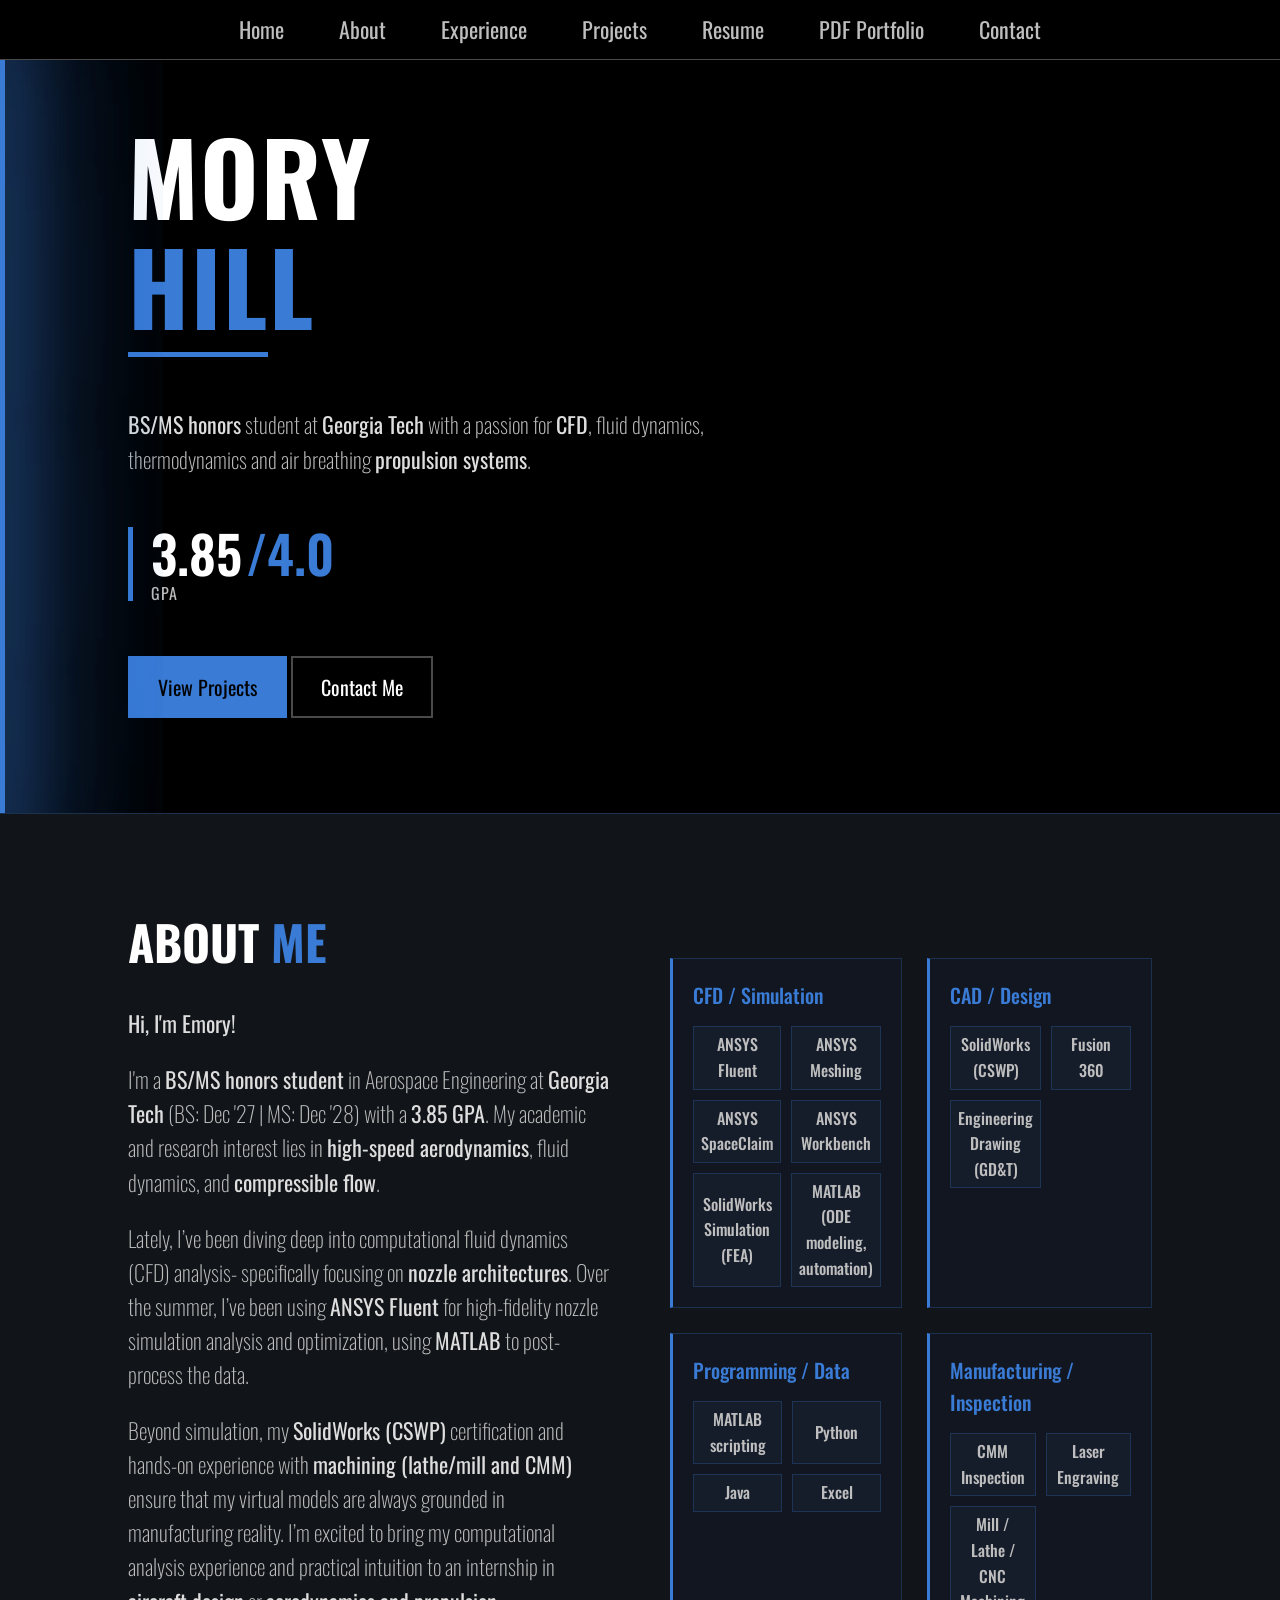
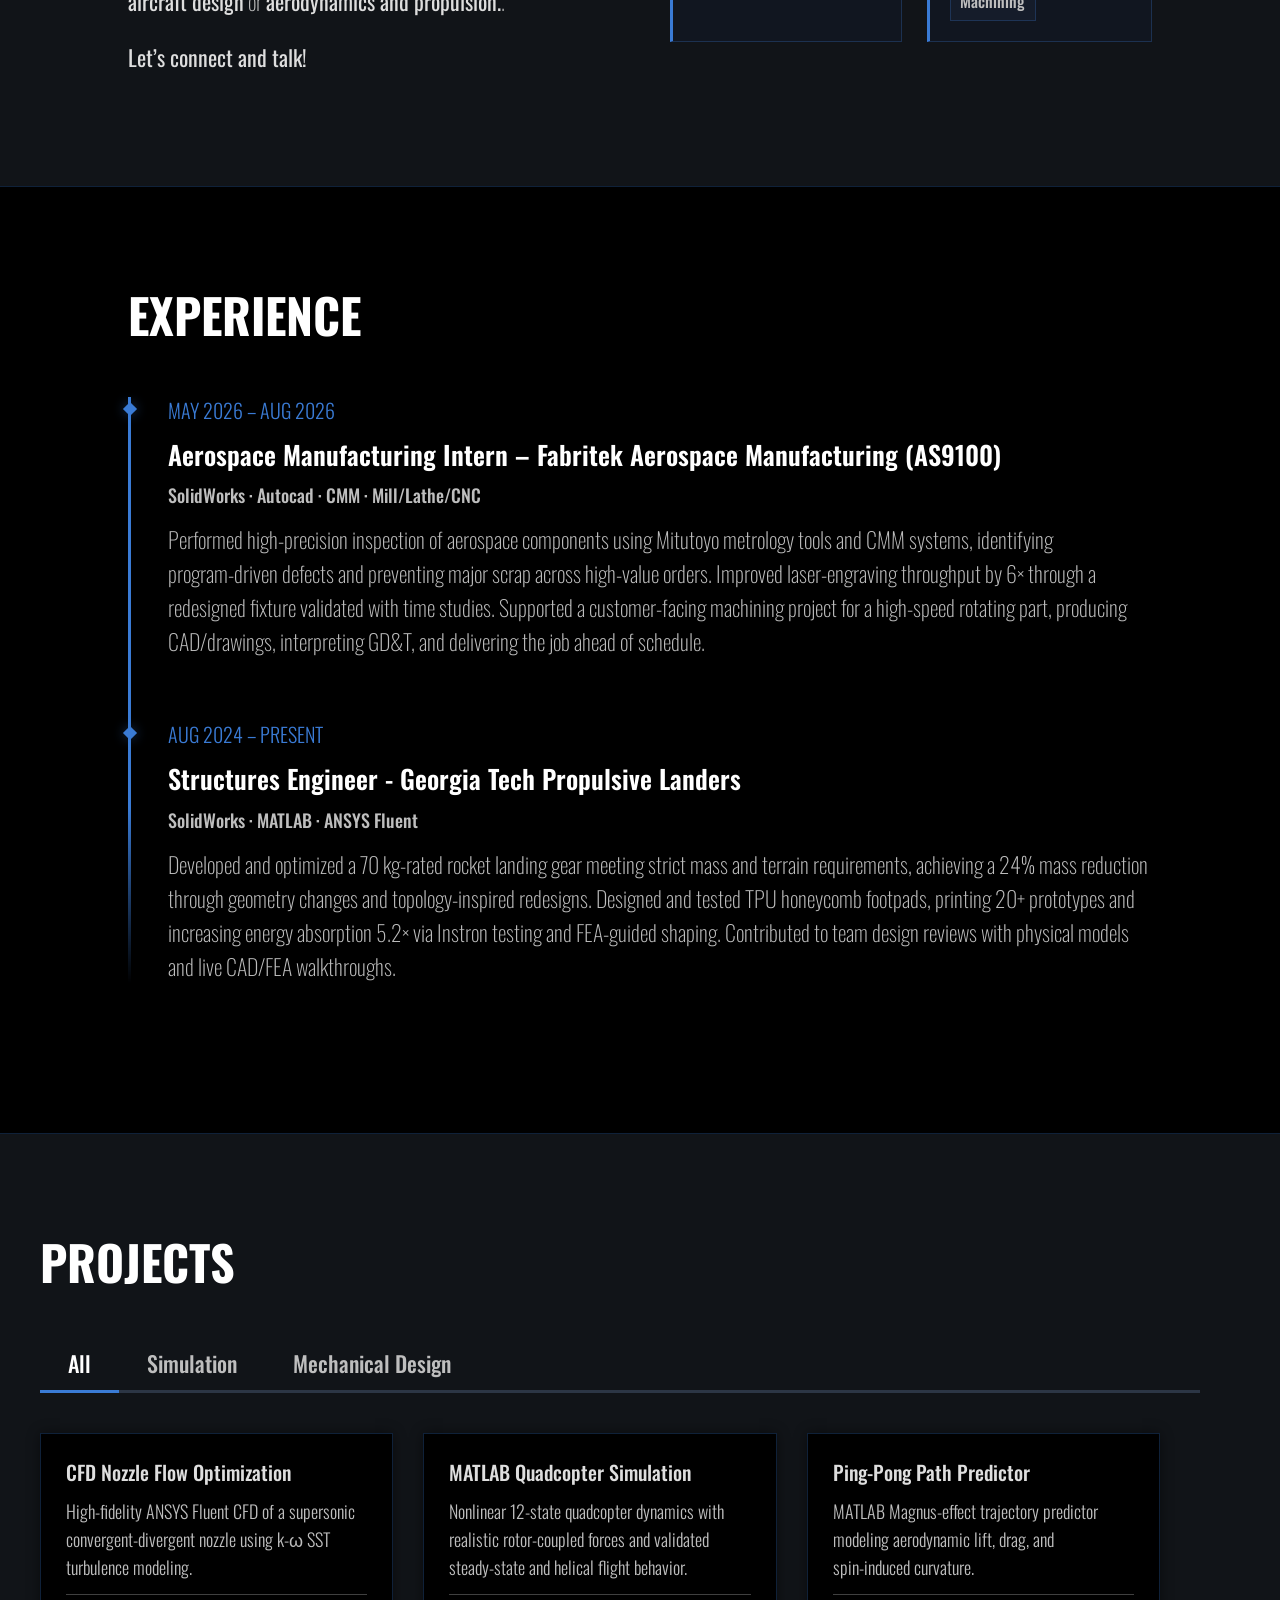
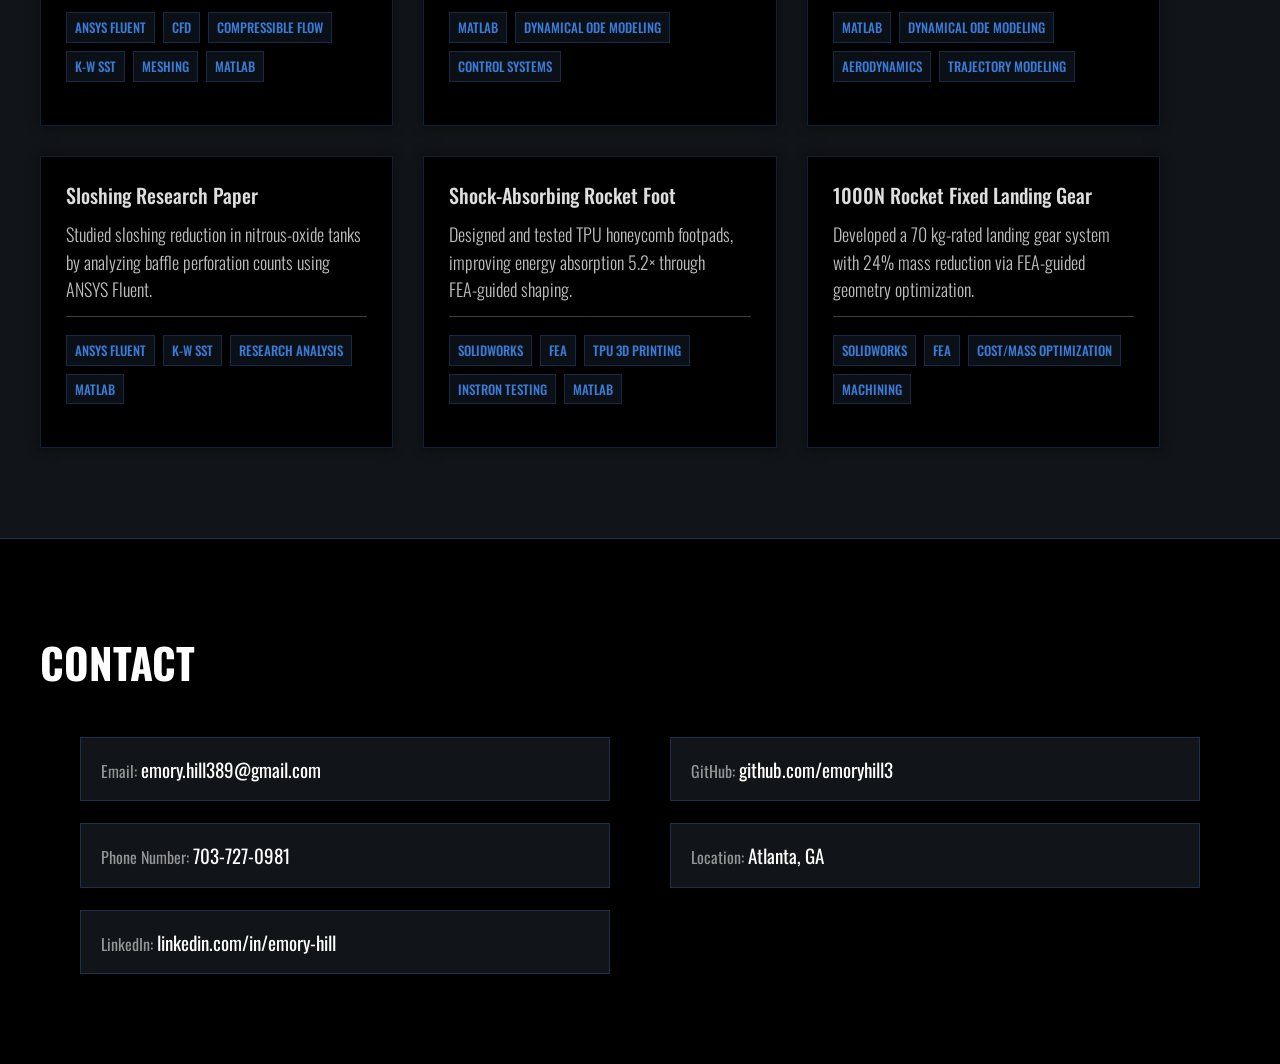
==== index.html @ fe78db1c "update" ====
<!DOCTYPE html>
<html lang="en">
<head>
  <meta charset="UTF-8" />
  <meta name="viewport" content="width=device-width, initial-scale=1.0" />
  <title>Emory Hill | Engineering Portfolio</title>
  <link rel="stylesheet" href="main.css" />
  <link rel="preconnect" href="https://fonts.googleapis.com">
  <link rel="preconnect" href="https://fonts.gstatic.com" crossorigin>
  <link href="https://fonts.googleapis.com/css2?family=Oswald:wght@200..700&display=swap" rel="stylesheet">
  <script src="script.js" defer></script>
</head>

<body>
  <div class="left-accent-bar"></div>
  <header>
    <nav>
      <button class="mobile-nav-toggle" aria-label="Menu">
        <span class="hamburger"></span>
      </button>

      <ul>
        <li><a href="#home">Home</a></li>
        <li><a href="#about">About</a></li>
        <li><a href="#experience">Experience</a></li>
        <li><a href="#projects">Projects</a></li>
        <li><a href="/Resume/resume.html">Resume</a></li>
        <li><a href="/PDFPortfolio/pdfportfolio.html">PDF Portfolio</a></li>
        <li><a href="#contact">Contact</a></li>
      </ul>
    </nav>

    <section class="hero" id="home">
      <div class="hero-left">
        <h1 class="hero-name">
        MORY<br><span class="hero-lastname">HILL</span>
        </h1>
        <div class="hero-underline"></div>
        <p class="hero-description">
          <strong>BS/MS honors</strong> student at <strong>Georgia Tech</strong>
          with a passion for <strong>CFD</strong>, fluid dynamics, thermodynamics
          and air breathing <strong>propulsion systems</strong>.
        </p>

        <div class="gpa-block">
          <div class="gpa-bar"></div>

          <div class="gpa-text-wrapper">
            <p class="gpa-text">3.85<span class="gpa-highlight">/4.0</span></p>
            <p class="gpa-label">GPA</p>
          </div>
        </div>

        <div class="hero-buttons">
          <a href="#projects" class="button-primary">View Projects</a>
          <a href="#contact" class="button-secondary">Contact Me</a>
        </div>
      </div>
    </section>
  </header>

  <section class="about-section" id="about">
  <div class="about-left">
    <h2 class="about-title">
      ABOUT <span class="about-highlight">ME</span>
    </h2>

    <div class="about-body">
      <p>
        <p><strong>Hi, I'm Emory!</strong></p>
        <p>I'm a <strong>BS/MS honors student</strong> in Aerospace Engineering at 
        <strong>Georgia Tech</strong> (BS: Dec '27 | MS: Dec '28) with a <strong>3.85 GPA</strong>. 
        My academic and research interest lies in <strong>high-speed aerodynamics</strong>, 
        fluid dynamics, and <strong>compressible flow</strong>.</p>
        <p>Lately, I’ve been diving deep into computational fluid dynamics (CFD) analysis- specifically focusing on <strong>nozzle 
          architectures</strong>. Over the summer, I’ve been using 
          <strong>ANSYS Fluent</strong> for high-fidelity nozzle simulation analysis and optimization, using <strong>MATLAB</strong> 
          to post-process the data.
        </p>
        <p>Beyond simulation, my <strong>SolidWorks (CSWP)</strong> certification and hands-on experience with 
          <strong>machining (lathe/mill and CMM)</strong> ensure that my virtual models are always grounded in manufacturing reality. 
          I’m excited to bring my computational analysis experience and practical intuition to an internship in <strong>aircraft design</strong> 
          or <strong>aerodynamics and propulsion.</strong>.</p>
        <p><strong>Let’s connect and talk!</strong></p>
      </p>
    </div>
  </div>

  <div class="about-right skills-grid">

    <div class="skill-box">
      <div class="skill-bar"></div>
      <h3>CFD / Simulation</h3>
      <div class="skill-items">
        <span>ANSYS Fluent</span>
        <span>ANSYS Meshing</span>
        <span>ANSYS SpaceClaim</span>
        <span>ANSYS Workbench</span>
        <span>SolidWorks Simulation (FEA)</span>
        <span>MATLAB (ODE modeling, automation)</span>
      </div>
    </div>

    <div class="skill-box">
      <div class="skill-bar"></div>
      <h3>CAD / Design</h3>
      <div class="skill-items">
        <span>SolidWorks (CSWP)</span>
        <span>Fusion 360</span>
        <span>Engineering Drawing (GD&T)</span>
      </div>
    </div>

    <div class="skill-box">
      <div class="skill-bar"></div>
      <h3>Programming / Data</h3>
      <div class="skill-items">
        <span>MATLAB scripting</span>
        <span>Python</span>
        <span>Java</span>
        <span>Excel</span>
      </div>
    </div>

    <div class="skill-box">
      <div class="skill-bar"></div>
      <h3>Manufacturing / Inspection</h3>
      <div class="skill-items">
        <span>CMM Inspection</span>
        <span>Laser Engraving</span>
        <span>Mill / Lathe / CNC Machining</span>
      </div>
    </div>

  </div>

</section>

<section class="experience-section" id="experience">
  <div class="experience-inner">
    <h2 class="experience-title">EXPERIENCE</h2>

    <div class="experience-timeline">
      <div class="experience-bar"></div>

      <div class="experience-item">
        <p class="experience-date">MAY 2026 – AUG 2026</p>
        <p class="experience-role">Aerospace Manufacturing Intern – Fabritek Aerospace Manufacturing (AS9100)</p>
        <p class="experience-tools">SolidWorks · Autocad · CMM · Mill/Lathe/CNC</p>
        <p class="experience-description">
          Performed high‑precision inspection of aerospace components using Mitutoyo metrology 
          tools and CMM systems, identifying program‑driven defects and preventing major scrap 
          across high‑value orders. Improved laser‑engraving throughput by 6× through a redesigned 
          fixture validated with time studies. Supported a customer‑facing machining project for a 
          high‑speed rotating part, producing CAD/drawings, interpreting GD&T, and delivering the 
          job ahead of schedule.
        </p>
      </div>

      <div class="experience-item">
        <p class="experience-date">AUG 2024 – PRESENT</p>
        <p class="experience-role">Structures Engineer - Georgia Tech Propulsive Landers</p>
        <p class="experience-tools">SolidWorks · MATLAB · ANSYS Fluent</p>
        <p class="experience-description">
          Developed and optimized a 70 kg‑rated rocket landing gear meeting strict mass and terrain 
          requirements, achieving a 24% mass reduction through geometry changes and topology‑inspired 
          redesigns. Designed and tested TPU honeycomb footpads, printing 20+ prototypes and increasing 
          energy absorption 5.2× via Instron testing and FEA‑guided shaping. Contributed to team design 
          reviews with physical models and live CAD/FEA walkthroughs.
        </p>
      </div>
    </div>
  </div>
</section>

<!-- Projects Section -->
<section class="projects-section" id="projects">
  <div class="projects-inner">
    <h2 class="projects-title">PROJECTS</h2>

    <!-- TAB BAR -->
    <div class="projects-tabs">
      <button class="tab-button active" data-tab="all">All</button>
      <button class="tab-button" data-tab="simulation">Simulation</button>
      <button class="tab-button" data-tab="mechanical">Mechanical Design</button>
    </div>

    <!-- PROJECT GRID -->
    <div class="projects-grid">

      <!-- CFD Nozzle -->
      <a href="NozzleCFD/nozzlecfd.html" class="project-card-link">
        <div class="project-card" data-category="simulation">
          <div class="project-top">
            <h3>CFD Nozzle Flow Optimization</h3>
            <p>High‑fidelity ANSYS Fluent CFD of a supersonic convergent‑divergent nozzle using k‑ω SST turbulence modeling.</p>
          </div>

          <div class="project-divider"></div>

          <div class="project-skills">
            <span class="project-skill">ANSYS FLUENT</span>
            <span class="project-skill">CFD</span>
            <span class="project-skill">COMPRESSIBLE FLOW</span>
            <span class="project-skill">K-W SST</span>
            <span class="project-skill">MESHING</span>
            <span class="project-skill">MATLAB</span>
          </div>
        </div>
      </a>

      <!-- Quadcopter -->
      <a href="QuadCoptSim/quadcoptsim.html" class="project-card-link">
        <div class="project-card" data-category="simulation">
          <div class="project-top">
            <h3>MATLAB Quadcopter Simulation</h3>
            <p>Nonlinear 12‑state quadcopter dynamics with realistic rotor‑coupled forces and validated steady‑state and helical flight behavior.</p>
          </div>

          <div class="project-divider"></div>

          <div class="project-skills">
            <span class="project-skill">MATLAB</span>
            <span class="project-skill">DYNAMICAL ODE MODELING</span>
            <span class="project-skill">CONTROL SYSTEMS</span>
          </div>
        </div>
      </a>

      <!-- Ping Pong Magnus -->
      <a href="PingPong/pingpong.html" class="project-card-link">
        <div class="project-card" data-category="simulation">
          <div class="project-top">
            <h3>Ping‑Pong Path Predictor</h3>
            <p>MATLAB Magnus‑effect trajectory predictor modeling aerodynamic lift, drag, and spin‑induced curvature.</p>
          </div>

          <div class="project-divider"></div>

          <div class="project-skills">
            <span class="project-skill">MATLAB</span>
            <span class="project-skill">DYNAMICAL ODE MODELING</span>
            <span class="project-skill">AERODYNAMICS</span>
            <span class="project-skill">TRAJECTORY MODELING</span>
          </div>
        </div>
      </a>

      <!-- Sloshing Research Paper -->
      <a href="https://arc.aiaa.org/doi/10.2514/6.2025-99478" class="project-card-link">
        <div class="project-card" data-category="simulation">
          <div class="project-top">
            <h3>Sloshing Research Paper</h3>
            <p>Studied sloshing reduction in nitrous‑oxide tanks by analyzing baffle perforation counts using ANSYS Fluent.</p>
          </div>

          <div class="project-divider"></div>

          <div class="project-skills">
            <span class="project-skill">ANSYS FLUENT</span>
            <span class="project-skill">K-W SST</span>
            <span class="project-skill">RESEARCH ANALYSIS</span>
            <span class="project-skill">MATLAB</span>
          </div>
        </div>
      </a>

      <!-- TPU Footpads -->
      <a href="TPUFeet/tpufeet.html" class="project-card-link">
        <div class="project-card" data-category="mechanical">
          <div class="project-top">
            <h3>Shock-Absorbing Rocket Foot</h3>
            <p>Designed and tested TPU honeycomb footpads, improving energy absorption 5.2× through FEA‑guided shaping.</p>
          </div>

          <div class="project-divider"></div>

          <div class="project-skills">
            <span class="project-skill">SOLIDWORKS</span>
            <span class="project-skill">FEA</span>
            <span class="project-skill">TPU 3D PRINTING</span>
            <span class="project-skill">INSTRON TESTING</span>
            <span class="project-skill">MATLAB</span>
          </div>
        </div>
      </a>

      <!-- Fixed Landing Gear -->
      <a href="FixedLG/fixedlg.html" class="project-card-link">
        <div class="project-card" data-category="mechanical">
          <div class="project-top">
            <h3>1000N Rocket Fixed Landing Gear</h3>
            <p>Developed a 70 kg‑rated landing gear system with 24% mass reduction via FEA-guided geometry optimization.</p>
          </div>

          <div class="project-divider"></div>

          <div class="project-skills">
            <span class="project-skill">SOLIDWORKS</span>
            <span class="project-skill">FEA</span>
            <span class="project-skill">COST/MASS OPTIMIZATION</span>
            <span class="project-skill">MACHINING</span>
          </div>
        </div>
      </a>

    </div> <!-- end projects-grid -->
  </div> <!-- end projects-inner -->
</section>



<section class="contact-section" id="contact">

  <div class="contact-inner">

    <h2 class="contact-title">CONTACT</h2>

    <div class="contact-content">

      <!-- LEFT COLUMN -->
      <div class="contact-left">

        <div class="contact-box">
          <span class="contact-label">Email:</span>
          <span class="contact-value">emory.hill389@gmail.com</span>
        </div>

        <div class="contact-box">
          <span class="contact-label">Phone Number:</span>
          <span class="contact-value">703‑727‑0981</span>
        </div>

        <div class="contact-box">
          <span class="contact-label">LinkedIn:</span>
          <span class="contact-value">linkedin.com/in/emory-hill</span>
        </div>

      </div>

      <!-- RIGHT COLUMN -->
      <div class="contact-right">

        <div class="contact-box">
          <span class="contact-label">GitHub:</span>
          <span class="contact-value">github.com/emoryhill3</span>
        </div>

        <div class="contact-box">
          <span class="contact-label">Location:</span>
          <span class="contact-value">Atlanta, GA</span>
        </div>

      </div>

    </div>

  </div>

</section>


</html>
---- main.css ----
/* ===========================
   GLOBAL RESET
=========================== */
* {
  box-sizing: border-box;
  margin: 0;
  padding: 0;
}

/* ===========================
   COLOR SYSTEM (YOUR 7 COLORS)
=========================== */
:root {
  --white: #FFFFFF;
  --offwhite: #dedede; /* slightly off-white for subtle contrast */
  --border-gray: #4A4A4A; /* dark gray, visible but not bright */
  --blue-gray: #3f4d63;


  /* Highlight system (BLUE VERSION) */
  --highlight: #3a7bd5;                 /* main blue */
  --highlight-opaque: #3a7bd544;        /* same opacity as before */
  --highlight-hover: #6fb3ff;           /* lighter blue for hover */
  --highlight-glow: rgba(58, 123, 213, 0.45); /* same glow strength */
  --highlight-hover-opaque: rgba(111, 179, 255, 0.241);
  
  --miniboxborder: rgba(58, 123, 213, 0.25);

  /* Text */
  --text-gray: #bebebe; /* unchanged */

  /* Backgrounds (BLUE-TINTED VERSIONS) */
  --bg-black: #000000; /* unchanged */
  --bg-secondary: #111418;
  --bg-rect-dark: #121722c4;      /* large rectangles (dark blue-tinted) */
  --bg-rect-light: #1e273864;     /* inner rectangles (slightly lighter blue-tinted) */
}

html {
  scroll-behavior: smooth;
}

/* ===========================
   BODY
=========================== */
body {
  font-family: "Oswald", sans-serif;
  line-height: 1.6;
  color: var(--text-gray);
  background-color: var(--bg-black);
}

/* ===========================
   NAVIGATION
=========================== */
header {
  background-color: var(--bg-black);
  color: var(--white);
  padding-bottom: 60px;
}

nav {
  display: flex;
  justify-content: center; /* centered */
  align-items: center;
  padding: 12px 10%; /* thinner bar */
  border-bottom: 1px solid var(--border-gray);
  position: fixed;
  top: 0;
  left: 0;
  width: 100%;
  z-index: 5000; /* above everything */
  background-color: var(--bg-black); /* keep same background */
}

nav ul {
  list-style: none;
  display: flex;
  gap: 55px; /* increased spacing */
}

nav a {
  font-size: 22px; /* slightly bigger */
  color: var(--text-gray);
  text-decoration: none;
  position: relative;
  padding-bottom: 6px;
  transition: color 0.25s ease;
}

nav a:hover {
  color: var(--white); /* guaranteed hover color */
}


nav a::after {
  content: "";
  position: absolute;
  left: 50%;
  bottom: 0;
  width: 100%;
  height: 3px;
  background-color: var(--highlight);
  transform: translateX(-50%) scaleX(0); /* start collapsed at center */
  transform-origin: center; /* grows from center */
  transition: transform 0.25s ease;
}

nav a:hover::after {
  transform: translateX(-50%) scaleX(1); /* expands outward from center */
}



/* ===========================
   HERO SECTION (NEW)
=========================== */
.hero {
  padding: 120px 10% 50px;
  text-align: left;
  background-color: var(--bg-black);
  color: var(--white);
  z-index:998;
}

.hero-name {
  font-size: 100px;
  font-weight: 700;
  letter-spacing: 2px;
  line-height: 1.1;
}

.hero-lastname {
  color: var(--highlight);
}

.hero-underline {
  width: 140px;
  height: 5px;
  background-color: var(--highlight);
  margin: 12px 0 50px;
}

.hero-description {
  font-size: 22px;
  color: var(--text-gray);
  font-weight: 200; /* thinner */
  max-width: 600px;
  margin-bottom: 50px;
}

.hero-description strong {
  color: var(--offwhite);
  font-weight: 400;
}

/* ===========================
   GPA BLOCK
=========================== */
.gpa-block {
  display: flex;
  align-items: stretch; /* ensures bar matches full height */
  gap: 18px;
  margin-bottom: 70px;
}

.gpa-bar {
  width: 5px;
  background-color: var(--highlight);
  border-radius: 0px;
}

.gpa-text-wrapper {
  display: flex;
  flex-direction: column;
  line-height: 1; /* removes extra invisible vertical padding */
}

.gpa-text {
  font-size: 52px; /* ~2× larger */
  font-weight: 600;
  color: var(--white);
}

.gpa-label {
  font-size: 16px;
  color: var(--text-gray);
  margin-top: 6px;
  letter-spacing: 1px;
}

.gpa-highlight {
  color: var(--highlight);
  margin-left: 4px;
}

.left-accent-bar {
  position: fixed;
  top: 0;
  left: 0;
  width: 5px; /* your chosen width */
  height: 100vh;
  background-color: var(--highlight);

  /* massive, bright, layered glow */
  box-shadow:
    0 0 60px 4px rgba(58, 123, 213, 1),       /* core */
    0 0 120px 8px rgba(58, 123, 213, 0.85),   /* halo */
    0 0 180px 12px rgba(58, 123, 213, 0.65),   /* spread */
    0 0 220px 16px rgba(58, 123, 213, 0.45);   /* ambient */

  z-index: 999;
}

.accent-wrapper {
  position: relative;
  height: calc(100% - 300px); /* stops before footer */
}



/* ===========================
   BUTTONS (NEW)
=========================== */
.button-primary {
  background-color: var(--highlight);
  color: var(--bg-black);
  padding: 14px 28px;
  border-radius: 0px;
  text-decoration: none;
  font-size: 20px;
  border: 2px solid var(--highlight);
  transition: background-color 0.25s ease, transform 0.25s ease, box-shadow 0.25s ease;
}

.button-primary:hover {
  background-color: var(--highlight-hover);
  transform: translateY(-8px);
  box-shadow: 0 0 12px var(--highlight-glow);
  border: 2px solid var(--highlight-hover);
}

.button-secondary {
  background-color: var(--bg-black);
  color: var(--white);
  padding: 14px 28px;
  border-radius: 0px;
  text-decoration: none;
  font-size: 20px;
  border: 2px solid var(--border-gray);
  transition: border-color 0.25s ease, transform 0.25s ease, box-shadow 0.25s ease;
}

.button-secondary:hover {
  transform: translateY(-8px) scale(1.02);
  box-shadow: 0 0 12px var(--highlight-glow);
  color: var(--highlight);
  font-size: 20px;
  border-color: var(--highlight);
}

/* ===========================
   ABOUT SECTION
=========================== */

.about-section {
  background-color: var(--bg-secondary);
  padding: 90px 10% 90px;
  display: flex;
  justify-content: space-between;
  gap: 60px;
  border-top: 0.5px solid var(--highlight-opaque);
  position: relative;
  margin-bottom: 0 !important;
  z-index: 1001;
  align-items: center;
}

/* LEFT SIDE (text) */
.about-left {
  flex: 1;
  max-width: 600px;
}

.about-title {
  font-size: 48px;
  font-weight: 700;
  color: var(--white);
  margin-bottom: 25px;
}

.about-highlight {
  color: var(--highlight);
}

.about-body p {
  font-size: 22px;
  color: var(--text-gray);
  font-weight: 200;
  margin-bottom: 22px;
  line-height: 1.55;
}

.about-body strong {
  color: var(--offwhite);
  font-weight: 400;
}

/* RIGHT SIDE (skills grid) */
.skills-grid {
  flex: 1;
  display: grid;
  grid-template-columns: repeat(2, 1fr);
  gap: 25px;
}

/* OUTER SKILL BOXES */
.skill-box {
  background-color: var(--bg-rect-dark); /* lighter yellow */
  border: 1px solid var(--highlight-opaque);       /* thin yellow outline */
  border-left: 3px solid var(--highlight);  /* yellow bar on left */
  padding: 20px;
  border-radius: 0px;
}

/* CATEGORY TITLE */
.skill-box h3 {
  color: var(--highlight);
  font-size: 20px;
  font-weight: 500;
  margin-bottom: 15px;
}

/* INNER ITEM BOXES */
.skill-items {
  display: flex;
  flex-direction: column;
  gap: 10px;
  display: grid;
  grid-template-columns: repeat(2, 1fr);
  gap: 10px;
}

.skill-items span {
  display: flex;
  justify-content: center;   /* center left/right */
  align-items: center;        /* center up/down */
  text-align: center;         /* center multi-line text */
  background-color: var(--bg-rect-light);
  padding: 5px 7px;
  border-radius: 0px;
  color: var(--text-gray);
  font-size: 16px;
  font-weight: 500;
  border: 1px solid var(--miniboxborder);
  transition: background-color 0.25s ease, border-color 0.25s ease, box-shadow 0.25s ease;
}

.skill-items span:hover {
  background-color: var(--highlight-hover-opaque);
  border-color: var(--highlight);
  color: var(--white);
}


/* ===========================
   EXPERIENCE SECTION (WITH BAR + DIAMONDS)
=========================== */

.experience-section {
  background-color: var(--bg-black);
  padding: 90px 10% 90px;
  border-top: 0.5px solid var(--highlight-opaque);
  border-bottom: 0.5px solid var(--highlight-opaque);
  position: relative;
  margin-bottom: 0;
  z-index: 1002;
  width: 100%;
}

/* Inner content column */
.experience-inner {
  max-width: 1120px;
  margin-left: 40px; /* indent text to the right of the bar */
  position: relative;
}

/* Vertical bar aligned with GPA bar */
.experience-bar {
  position: absolute;
  left: -40px;   /* keep this – horizontal alignment is good */
  top: 120px;     /* was 0 – this drops the bar below the title */
  width: 3px;
  height: calc(100% - 120px); /* keeps bottom aligned with last item */
  background-color: var(--highlight);
  box-shadow: 0 0 25px var(--highlight-glow);

  mask-image: linear-gradient(to bottom, black 70%, transparent 100%);
  -webkit-mask-image: linear-gradient(to bottom, black 70%, transparent 100%);

  z-index: 1;
}

/* Title */
.experience-title {
  font-size: 48px;
  font-weight: 700;
  color: var(--white);
  margin-left:-40px;
  margin-bottom: 40px;
}

/* Experience items */
.experience-item {
  margin-bottom: 60px;
  position: relative;
}

/* Diamond marker */
.experience-item::before {
  content: "";
  position: absolute;
  left: -43px;  /* was -47px – this centers the diamond on the 6px bar */
  top: 10px;
  width: 10px;
  height: 10px;
  background-color: var(--highlight);
  transform: rotate(45deg);
  box-shadow: 0 0 12px var(--highlight-glow);
  z-index: 2;
}

/* Date */
.experience-date {
  font-size: 20px;
  font-weight: 300;
  color: var(--highlight);
  margin-bottom: 8px;
}

/* Role */
.experience-role {
  font-size: 26px;
  font-weight: 600;
  color: var(--white);
  margin-bottom: 6px;
}

/* Tools */
.experience-tools {
  font-size: 18px;
  font-weight: 500;
  color: var(--text-gray);
  margin-bottom: 12px;
}

/* Description */
.experience-description {
  font-size: 22px;
  color: var(--text-gray);
  font-weight: 200;
  line-height: 1.55;
}

/* ===========================
   PROJECT GRID
=========================== */

.projects-section {
  background-color: var(--bg-secondary);
  padding: 90px 0 90px;   /* FIXED */
  border-bottom: 0.5px solid var(--highlight-opaque);
  position: relative;
  margin-bottom: 0;
  z-index: 4002;
  width: 100%;
}

.projects-inner {
  max-width: 1120px;
  margin: 0 auto;         /* FIXED */
}

.projects-title {
  font-size: 48px;
  font-weight: 700;
  color: var(--white);
  margin-bottom: 40px;
  margin-left: -40px;     /* keep your left-shift aesthetic */
}

/* Placeholder for future tabs */
.projects-tabs {
  margin-bottom: 40px;
  margin-left: -40px;     /* matches title */
}

.projects-grid {
  display: grid;
  grid-template-columns: repeat(3, 1fr);
  gap: 30px;
  width: 100%;            /* FIXED */
  margin-top: 40px;
  margin-left: -40px;     /* matches tab bar */
}

.project-divider {
  width: 100%;
  height: 0.5px;
  background-color: rgba(255, 255, 255, 0.25);
  margin: 12px 0; /* was 20px */
}



@media (max-width: 900px) {
  .projects-grid {
    grid-template-columns: repeat(2, 1fr);
  }
}

@media (max-width: 600px) {
  .projects-grid {
    grid-template-columns: 1fr;
  }
}


/* Card styling (updated to match your theme) */
.project-card {
  background-color: var(--bg-black);
  border-radius: 0px;
  border: 1px solid var(--highlight-opaque);
  box-shadow: 0 0 12px rgba(0, 0, 0, 0.45);
  transition: transform 0.25s ease, box-shadow 0.25s ease;
  height: 100%;
  margin-bottom: 25px;
  padding: 22px 25px 18px 25px;

  display: flex;
  flex-direction: column;
  justify-content: flex-start; /* IMPORTANT: no more space-between */
  position: relative;
}

.project-top {
  min-height: 120px; /* tune this value depending on your tallest card */
  display: flex;
  flex-direction: column;
  justify-content: flex-start;
}


.project-card:hover {
  transform: translateY(-8px);
  box-shadow: 0 0 18px rgba(0, 0, 0, 1);
  border: 1px solid var(--highlight-glow);
}

.project-card::before {
  content: "";
  position: absolute;
  top: 0;
  left: 0;

  width: 0%;                 /* starts hidden */
  height: 4px;               /* thickness */
  background-color: var(--highlight);

  transition: width 0.35s ease; /* smooth slide-in */
}

.project-card:hover::before {
  width: 100%; /* animate across the top */
}


.project-card h3 {
  margin-bottom: 10px;
  color: var(--offwhite);
  font-size: 20px;
  font-weight: 500;
}

.project-card p {
  color: var(--text-gray);
  font-size: 18px;
  line-height: 1.55;
  font-weight:300;
}

.project-card-link {
  text-decoration: none;
  color: inherit;
  display: block;
}

.project-card-link h3,
.project-card-link p,
.project-card-link span {
  text-decoration: none;
}


/* Skill box container inside project cards */
.project-skills {
  margin-top: 6px;
  display: flex;
  flex-wrap: wrap;
  gap: 8px;
}

/* Individual skill boxes (same style as About Me mini boxes) */
.project-skill {
  background-color: var(--bg-rect-light);
  padding: 4px 8px;
  border-radius: 0px;
  color: var(--highlight);
  font-size: 13px;
  font-weight: 500;
  border: 1px solid var(--miniboxborder);
  font-family: "Oswald", sans-serif;
}
 
/* ===========================
   PROJECT TABS (NEW)
=========================== */

.projects-tabs {
  display: flex;
  gap: 0;              /* no space between tabs */
  margin-bottom: 40px;
  margin-left: -40px;
  position: relative;
  padding-bottom: 8px;
}

.projects-tabs::after {
  content: "";
  position: absolute;
  left: 0;
  bottom: 0;
  width: 100%;
  height: 3px;
  z-index:1;
  background-color: var(--blue-gray); /* darker baseline */
  opacity: 0.6; /* subtle but visible */
}

.tab-button {
  background-color: transparent;
  font-family: "Oswald", sans-serif;
  border: none;
  color: var(--text-gray);
  font-size: 22px;
  font-weight: 500;
  padding: 6px 28px;   /* wider in general, but still text-based */
  cursor: pointer;
  position: relative;
  transition: color 0.25s ease;
  display: inline-block;  /* width = text + padding */
}


.tab-button:hover {
  color: var(--white);
  font-family: "Oswald", sans-serif;
}

.tab-button.active {
  color: var(--white);
}

/* ACTIVE TAB UNDERLINE — FULL WIDTH + TOUCHES BASELINE */
.tab-button.active::after {
  content: "";
  position: absolute;
  left: 0;               /* full width underline */
  z-index: 2;
  bottom: -8px;          /* aligns exactly with baseline */
  width: 100%;
  height: 3px;
  background-color: var(--highlight);
}

.tab-button {
  display: inline-flex;
  align-items: center;
}


/* Ensure SVG + text align nicely */
.tab-button {
  display: inline-flex;
  align-items: center;
}



/* ===========================
   CONTACT INFO
=========================== */
.contact-section {
  background-color: black;
  padding: 90px 0;
  position: relative;
  z-index: 2000;
  color: var(--white);
}

/* Inner wrapper */
.contact-inner {
  max-width: 1120px;
  margin: 0 auto;
}

/* Title */
.contact-title {
  font-size: 42px;
  font-family: "Oswald", sans-serif;
  margin-left: -40px;
  margin-bottom: 40px;
  color: var(--white);
}

/* Two-column layout */
.contact-content {
  display: flex;
  gap: 60px;
  width: 100%;
}

/* LEFT COLUMN */
.contact-left {
  width: 50%;
  display: flex;
  flex-direction: column;
  gap: 22px;
}

/* RIGHT COLUMN */
.contact-right {
  width: 50%;
  display: flex;
  flex-direction: column;
  gap: 22px;
}

/* Contact info boxes */
.contact-box {
  background-color: var(--bg-secondary);
  padding: 16px 20px;
  border-radius: 0px;
  border: 1.5px solid var(--highlight-opaque);
}

/* Label text */
.contact-label {
  font-size: 16px;
  color: rgba(255,255,255,0.55);
  font-family: "Oswald", sans-serif;
}

/* Value text */
.contact-value {
  margin-top: 4px;
  font-size: 19px;
  color: var(--white);
  font-family: "Oswald", sans-serif;
}

/* Footer */
.site-footer {
  background-color: black;
  position: relative;
  z-index: 2000;
}

/* Hide hamburger on desktop */
.mobile-nav-toggle {
  display: none;
}

/* ===========================
   RESPONSIVE
=========================== */
/* ============================================================
   MOBILE CSS — FINAL CONSOLIDATED PATCH
   ============================================================ */
/* ============================================================
   MOBILE CSS — FINAL CONSOLIDATED PATCH (FULL BLOCK)
   ============================================================ */
/* ============================================================
   MOBILE CSS — FULL WORKING VERSION
   ============================================================ */
@media (max-width: 900px) {

  /* -------------------------
     NAV BAR + HAMBURGER
     ------------------------- */

  nav {
  padding: 22px 6%;
  justify-content: flex-start;
  position: relative;              /* anchor for the absolute hamburger */
}

.mobile-nav-toggle {
  display: block;
  background: none;
  border: none;
  cursor: pointer;

  position: absolute;              /* pin it, don't let flex move it */
  right: 6%;                       /* align with nav horizontal padding */
  top: 50%;                        /* vertically center in the nav */
  transform: translateY(-50%);
  margin-left: 0;                  /* no flex-based pushing needed */
}

.hamburger,
.hamburger::before,
.hamburger::after {
  width: 24px;
  height: 2.5px;
  background-color: var(--highlight);
  border-radius: 2px;
  display: block;
}

/* anchor the middle bar */
.hamburger {
  position: relative;
}

/* top and bottom bars */
.hamburger::before,
.hamburger::after {
  content: "";
  position: absolute;
  left: 0;
}

.hamburger::before {
  top: -7px;  /* top bar */
}

.hamburger::after {
  top: 7px;   /* bottom bar */
}

nav ul {
  display: none;
  flex-direction: column;
  text-align: left;
  gap: 14px;
  padding-top: 12px;
  width: 100%;
}

nav ul.mobile-open {
  display: flex;
}

nav a {
  font-size: 18px;
  padding: 6px 0;
}

  /* -------------------------
     GLOW BAR (left accent)
     ------------------------- */
  .left-accent-bar {
    width: 2px;
    box-shadow:
      0 0 18px 2px rgba(58, 123, 213, 0.55),
      0 0 40px 3px rgba(58, 123, 213, 0.35),
      0 0 65px 4px rgba(58, 123, 213, 0.25);
  }


  /* -------------------------
     HERO SECTION
     ------------------------- */
  .hero {
    padding: 100px 6% 30px !important;;
  }

  .hero-name {
    font-size: 48px;
  }

  .hero-underline {
    height: 3px;
  }

  .hero-description {
    font-size: 18px;
    max-width: 100%;
  }

  .button-primary,
  .button-secondary {
    padding: 10px 20px;
    font-size: 16px;
  }


  /* -------------------------
     GPA BLOCK
     ------------------------- */
  .gpa-block {
    gap: 10px;
  }

  .gpa-bar {
    width: 3px;
  }

  .gpa-text-wrapper {
    margin-left: -2px;
  }

  .gpa-text {
    font-size: 32px;
  }

  .gpa-highlight {
    font-size: 32px;
  }

  .gpa-label {
    font-size: 14px;
  }


  /* -------------------------
     ABOUT ME
     ------------------------- */

  .about-title {
    font-size: 36px;
    white-space: nowrap;
  }

  .about-body p {
    font-size: 18px;
  }

  .about-section {
    flex-direction: column;
    align-items: flex-start;
    padding: 50px 6% 60px !important;
  }

  .skills-grid {
    width: 100%;
    display: flex;
    flex-direction: column;
    gap: 16px;
    margin-top: 0px;
  }

  .skill-box h3 {
    font-size: 16px;
    margin-bottom: 10px;
  }

  /* ⭐ MINI SKILL TAGS — horizontal rows */
  .skill-items {
    display: flex !important;
    flex-wrap: wrap !important;
    gap: 6px !important;
    justify-content: flex-start !important;
  }

  .skill-items span {
    font-size: 13px !important;
    padding: 4px 6px !important;
    white-space: nowrap !important;
    flex: 0 0 auto !important;
    width: auto !important;
  }


  /* -------------------------
     EXPERIENCE
     ------------------------- */
  /* EXPERIENCE */
  .experience-section {
    padding: 50px 6% 30px !important;
  }

  .experience-inner {
    margin-left: 20px;
  }

  /* ⭐ EXPERIENCE TITLE — align with vertical bar */
  .experience-title {
    font-size: 32px;
    margin-left: -30px !important; /* ← tune this value */
  }

  .experience-bar {
    display: block;
    left: -20.7px;
    top: 95px;
    height: calc(100% - 65px);
    width: 3px;
  }

  .experience-item::before {
    display: block;
    left: -23px;
    width: 7px;
    height: 7px;
  }

  .experience-role {
    font-size: 18px;
  }

  .experience-description {
    font-size: 16px;
  }


  /* -------------------------
     PROJECTS
     ------------------------- */
  .projects-section {
    padding: 50px 0 60px !important;
  }
  
  .projects-title,
  .projects-tabs,
  .projects-grid {
    margin-left: 0 !important;
    padding-left: 6%;
    padding-right: 6%;
  }

  .projects-title {
    font-size: 32px;
  }

  .tab-button {
    font-size: 16px;
    padding: 4px 12px;
  }

  .projects-grid {
    grid-template-columns: 1fr;
    gap: 22px;
  }


  /* -------------------------
     CONTACT
     ------------------------- */
  .contact-section {
    padding: 50px 0 !important;
  }

  .contact-title,
  .contact-content {
    margin-left: 0 !important;
    padding-left: 6%;
    padding-right: 6%;
  }

  .contact-title {
    font-size: 32px;
  }

  /* keep two columns */
  .contact-content {
    display: flex;
    flex-direction: column;
    gap: 20px;
  }

  .contact-left,
  .contact-right {
    width: 100%;
    display: flex;
    flex-direction: column;
    gap: 16px;
  }

  /* ⭐ CONTACT BOXES — full width inside each column */
  .contact-box {
    width: 100% !important;
    padding: 10px 12px !important;
  }

  .contact-label {
    font-size: 13px !important;
  }

  .contact-value {
    font-size: 15px !important;
    white-space: normal !important;
  }
}
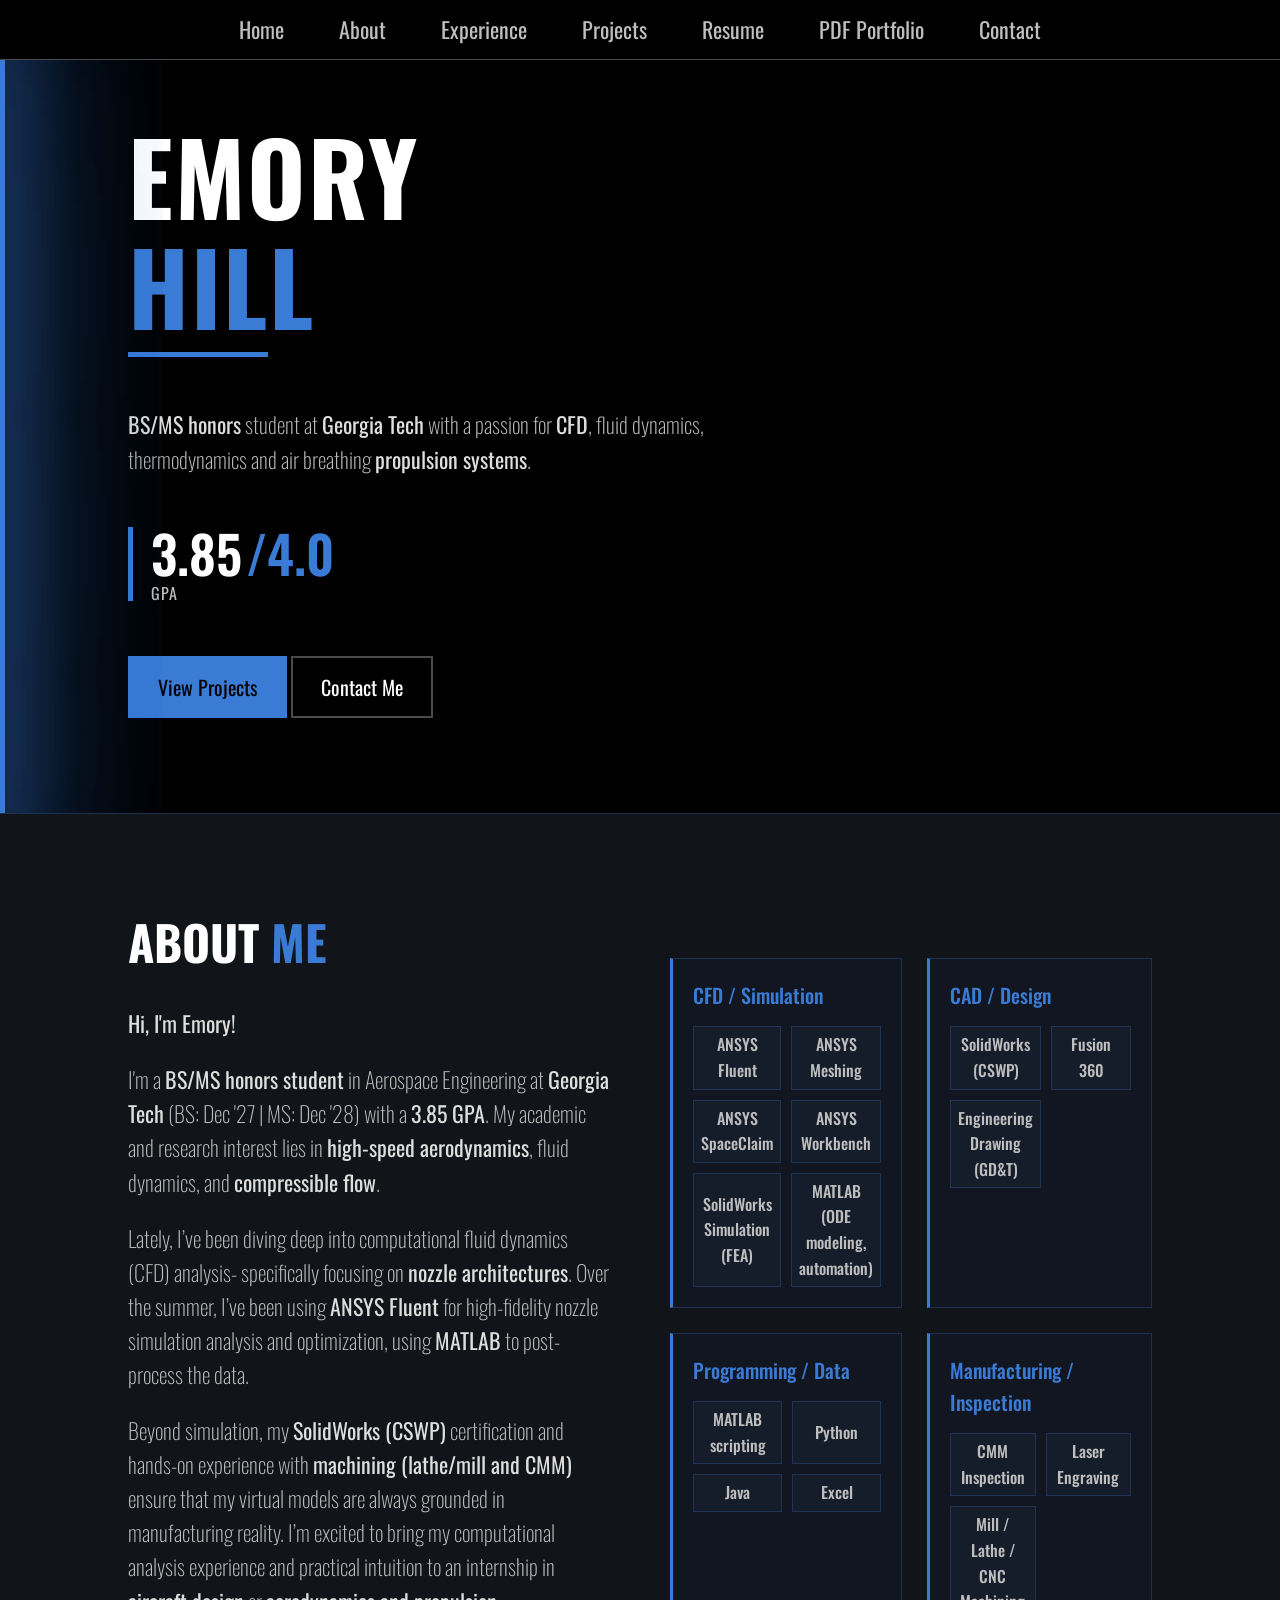
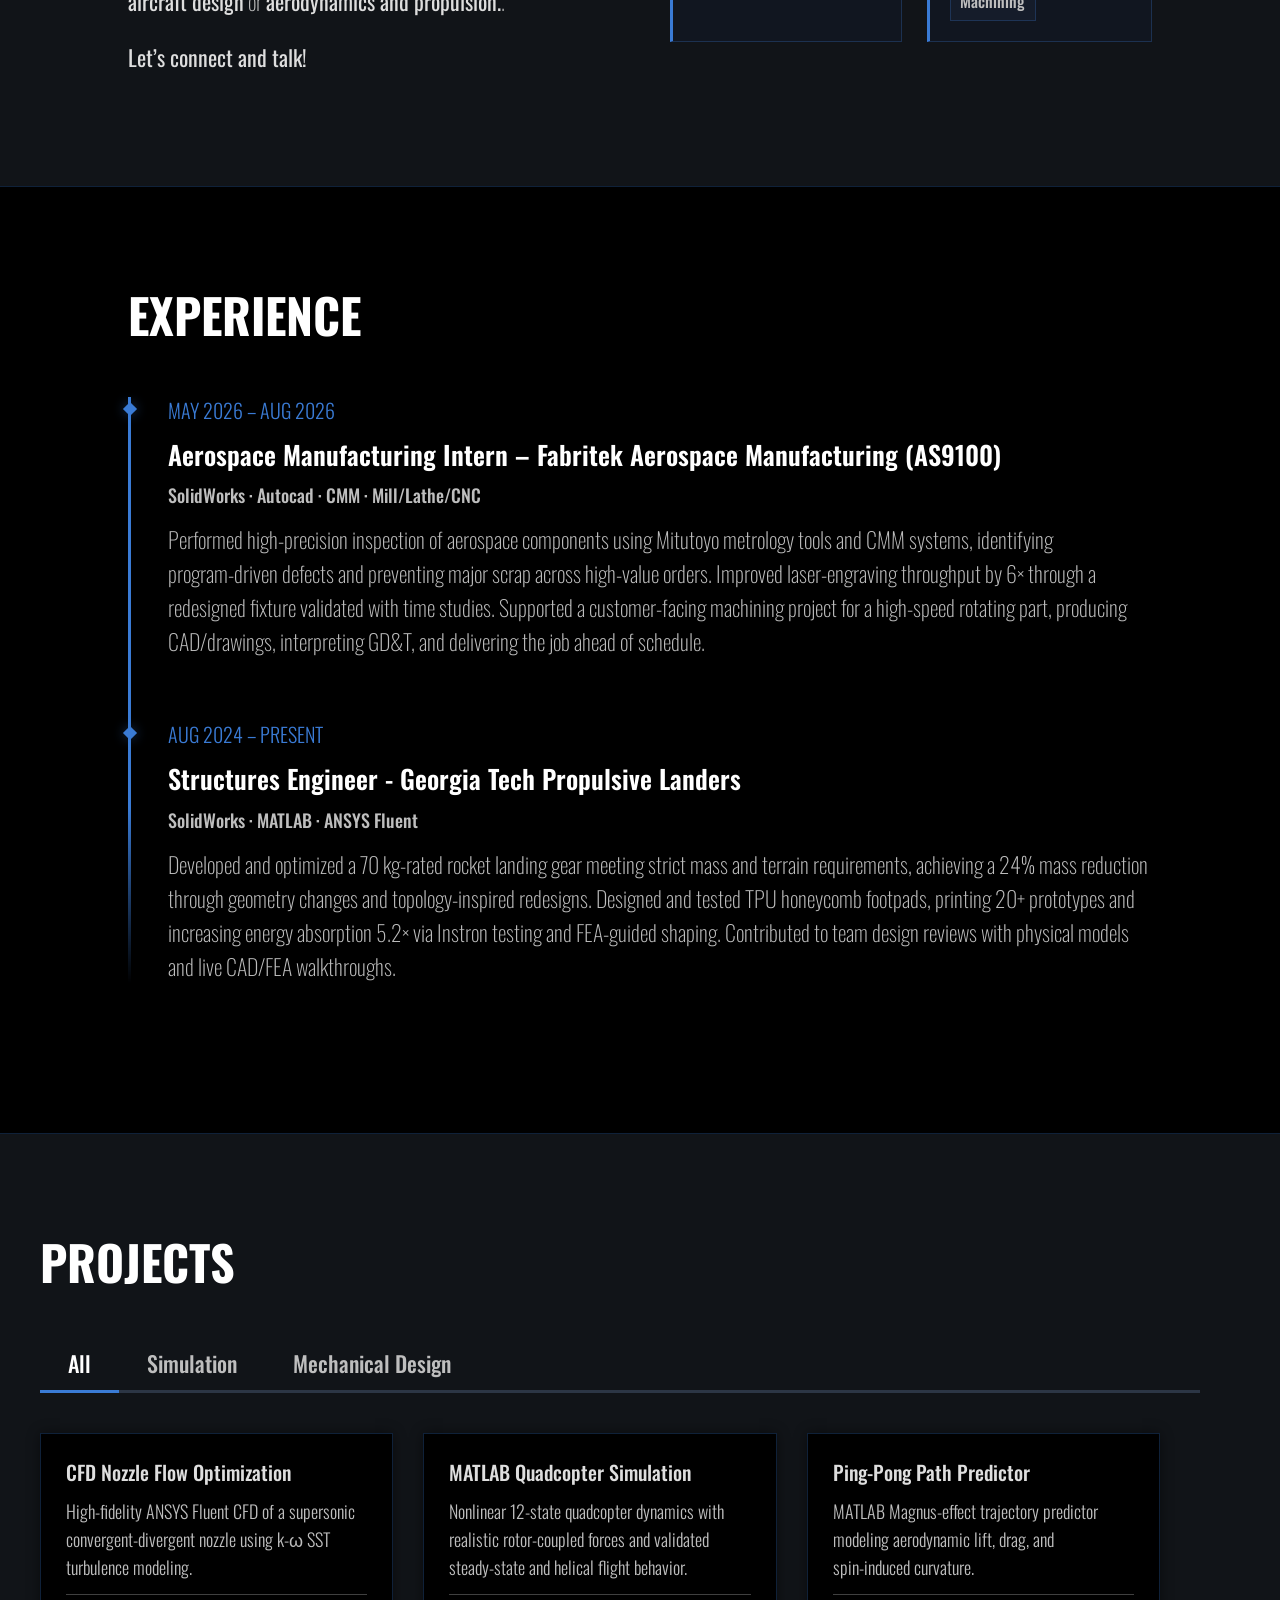
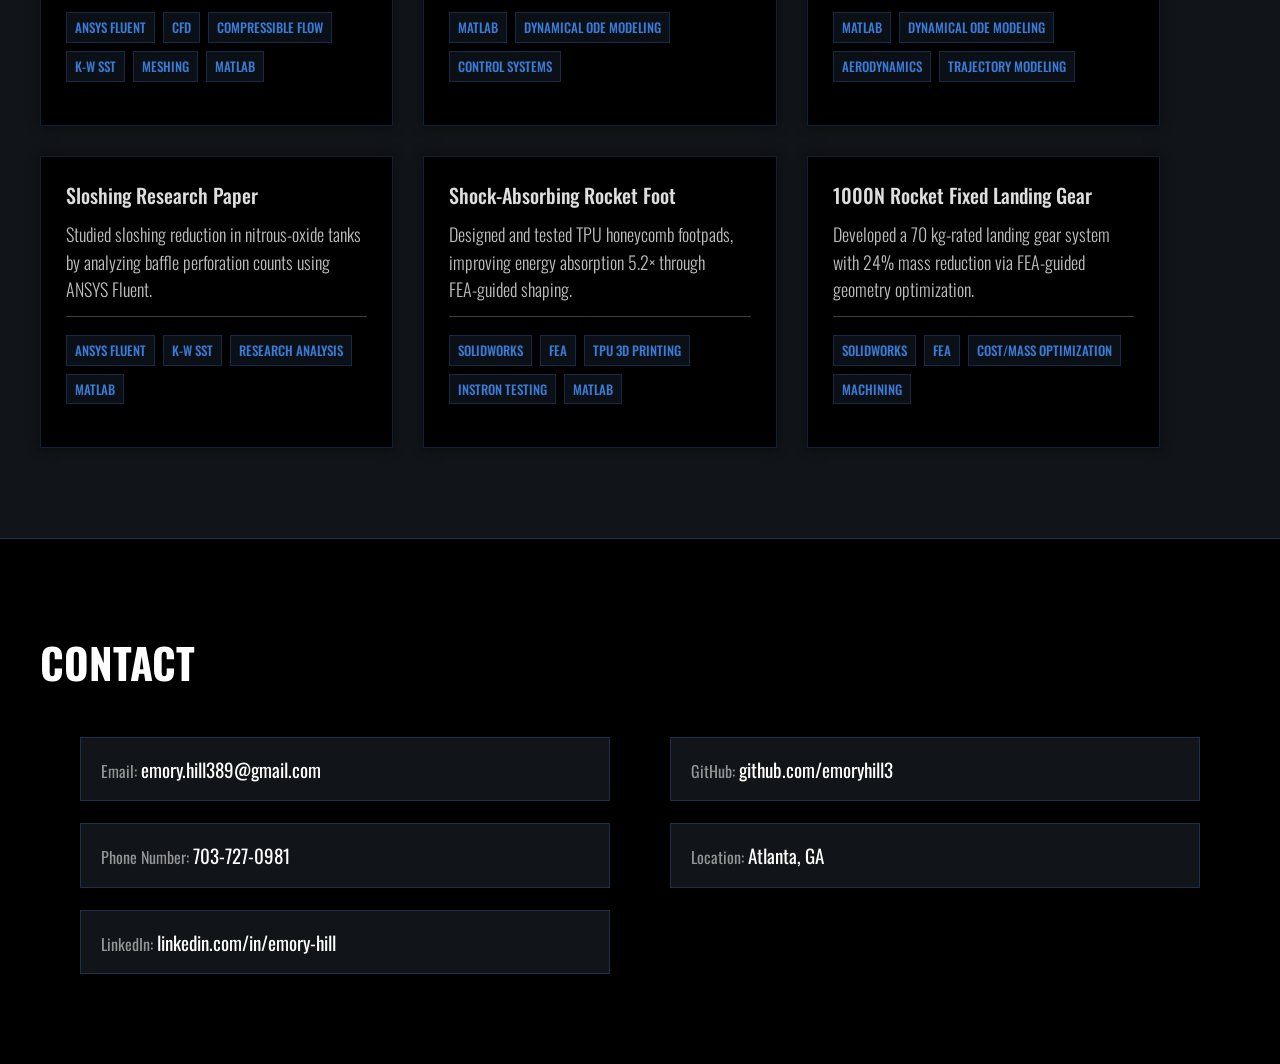
==== commit fd77be55: "update" ====
--- a/index.html
+++ b/index.html
@@ -33,7 +33,7 @@
     <section class="hero" id="home">
       <div class="hero-left">
         <h1 class="hero-name">
-        MORY<br><span class="hero-lastname">HILL</span>
+        EMORY<br><span class="hero-lastname">HILL</span>
         </h1>
         <div class="hero-underline"></div>
         <p class="hero-description">
--- a/main.css
+++ b/main.css
@@ -811,11 +811,11 @@
   border: none;
   cursor: pointer;
 
-  position: absolute;              /* pin it, don't let flex move it */
-  right: 6%;                       /* align with nav horizontal padding */
-  top: 50%;                        /* vertically center in the nav */
-  transform: translateY(-50%);
-  margin-left: 0;                  /* no flex-based pushing needed */
+  position: absolute;              /* pin it so it never moves */
+  right: 6%;                       /* align with nav padding */
+  top: 22px;                       /* stays at the top ALWAYS */
+  transform: none;                 /* remove vertical centering */
+  margin-left: 0;
 }
 
 .hamburger,
@@ -866,6 +866,8 @@
   font-size: 18px;
   padding: 6px 0;
 }
+
+
 
   /* -------------------------
      GLOW BAR (left accent)
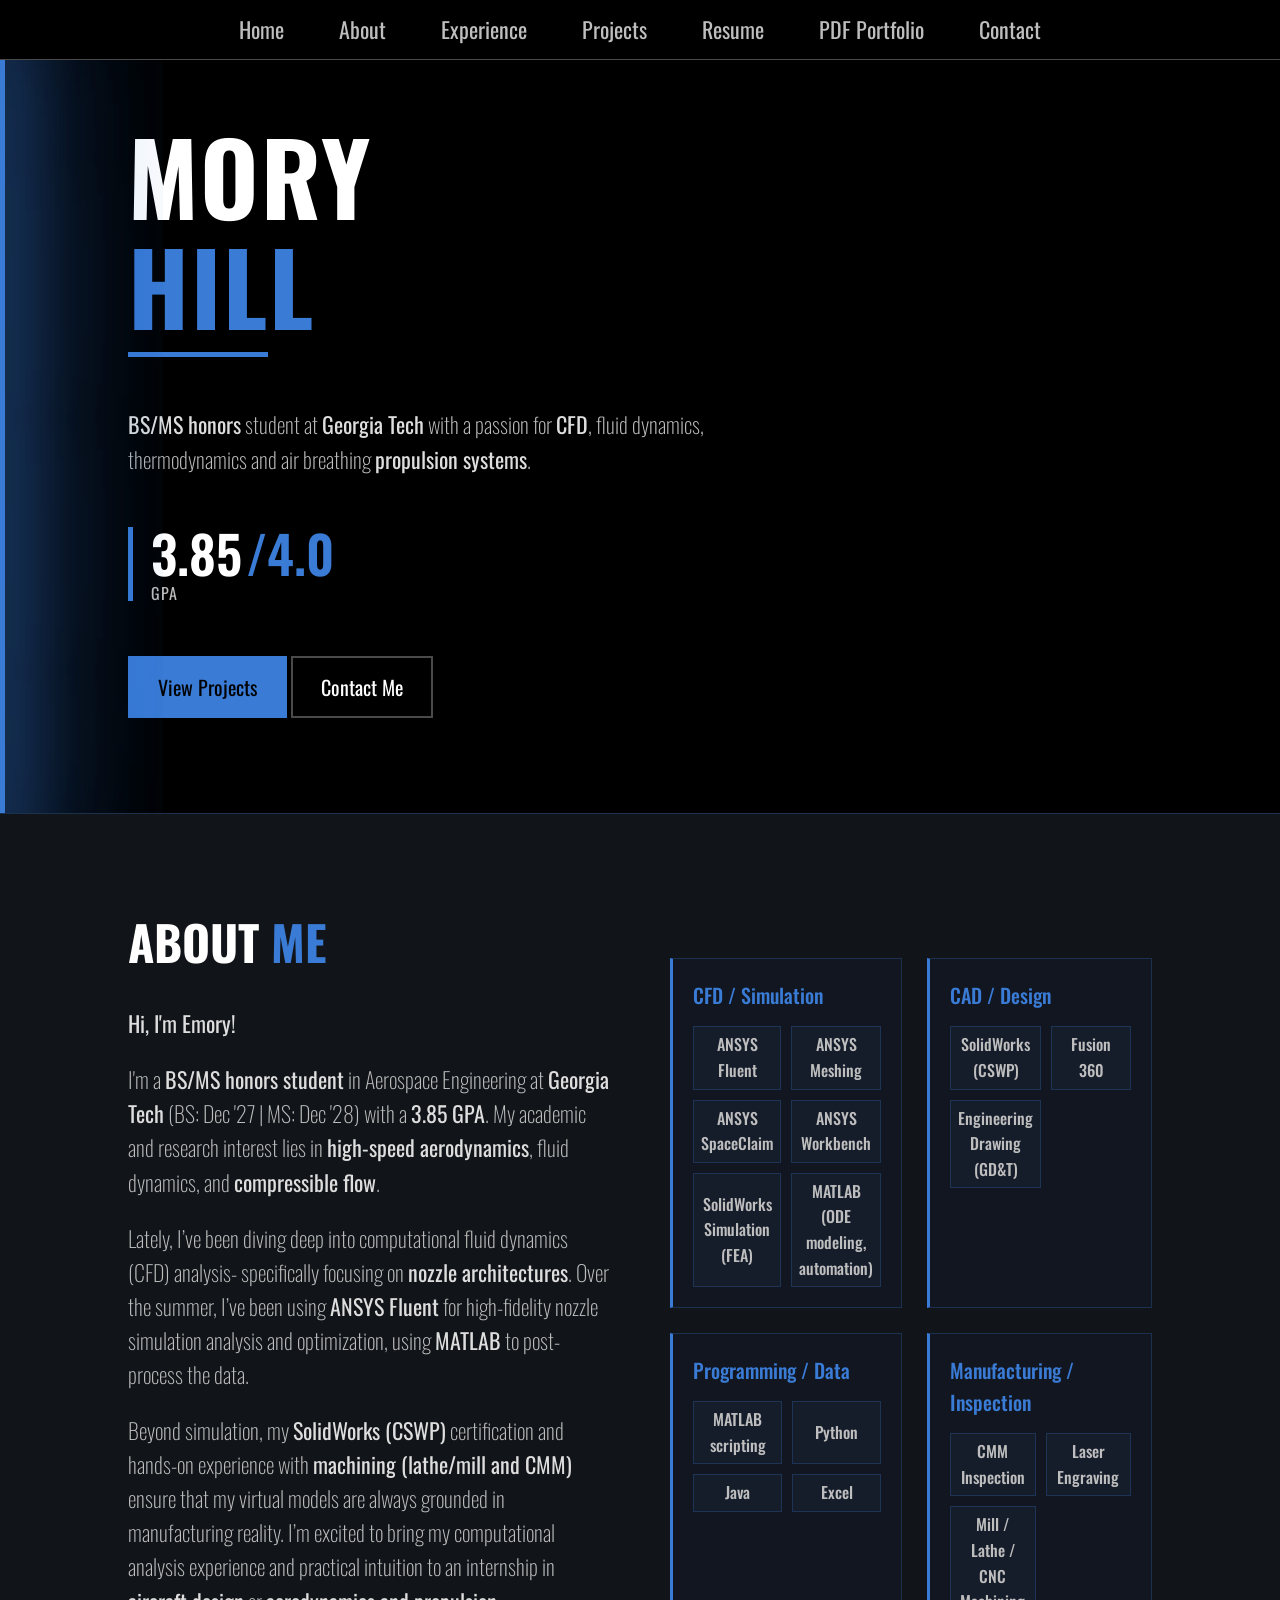
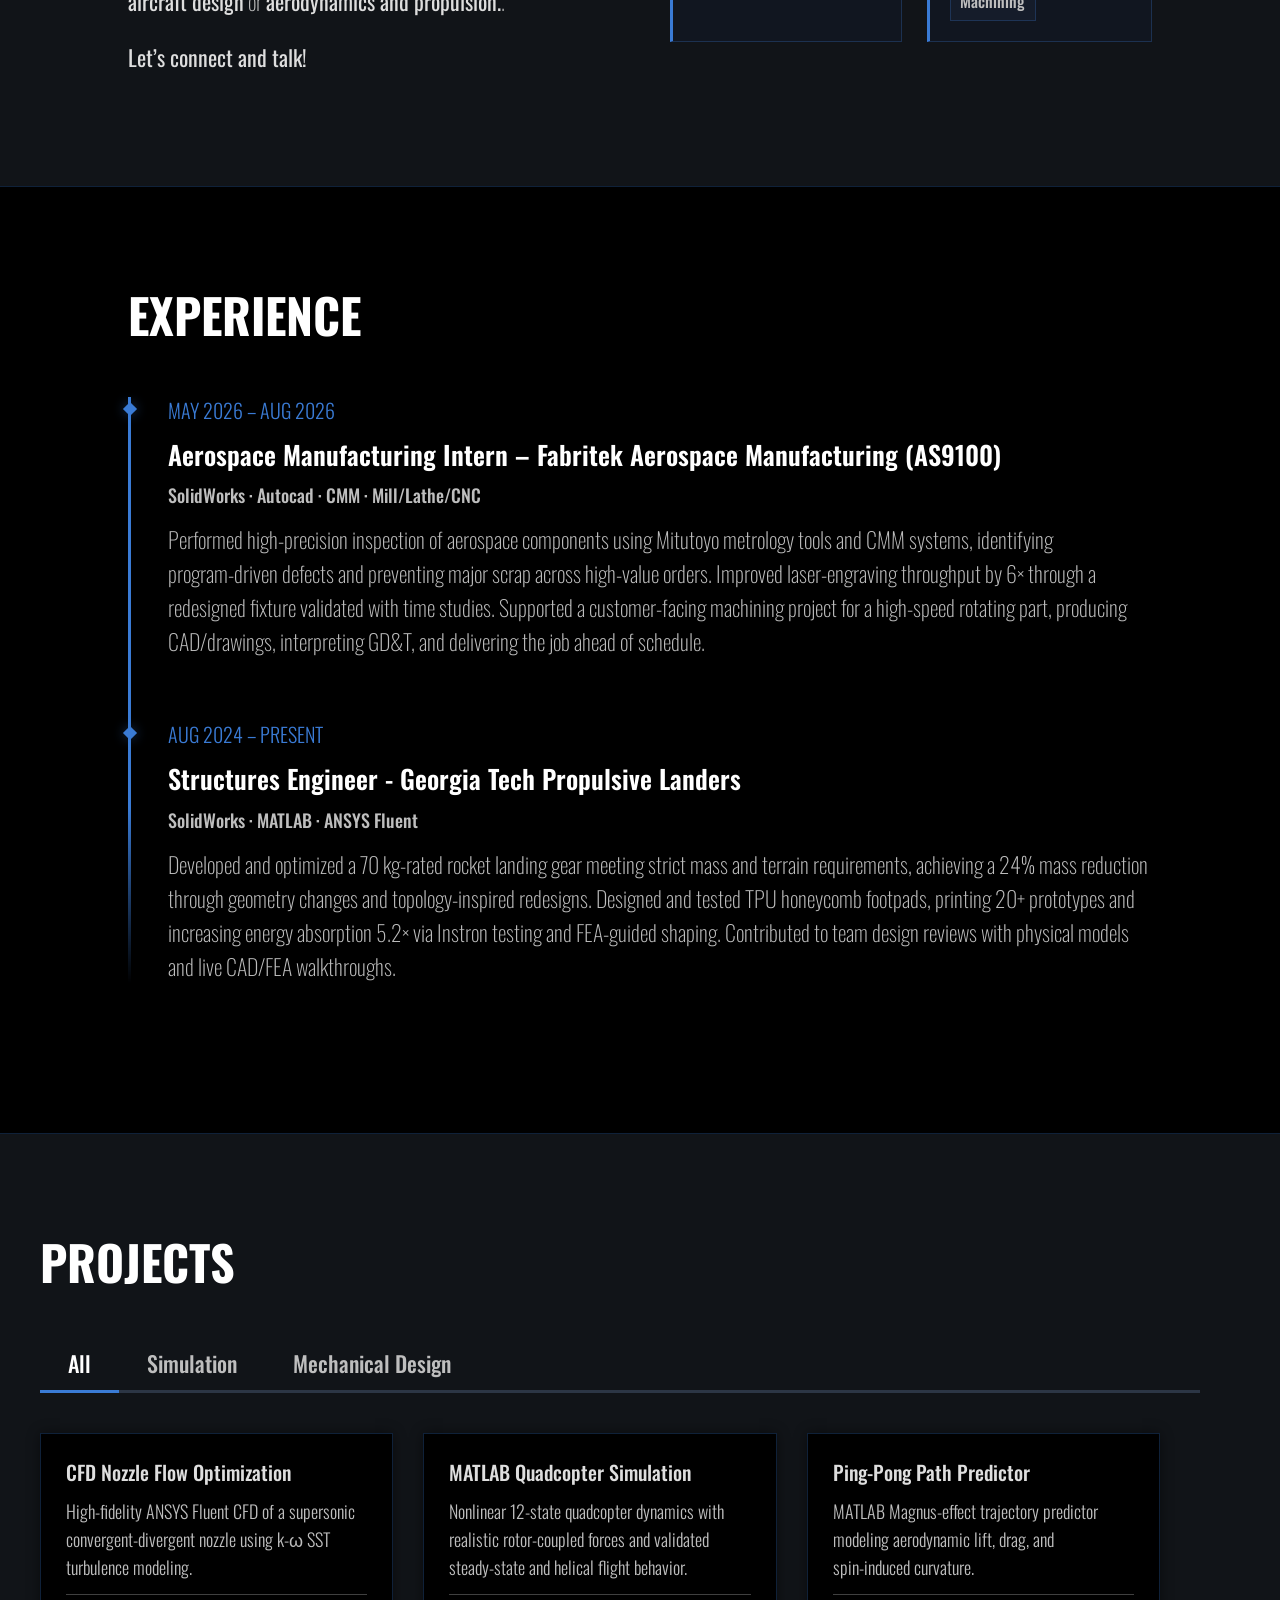
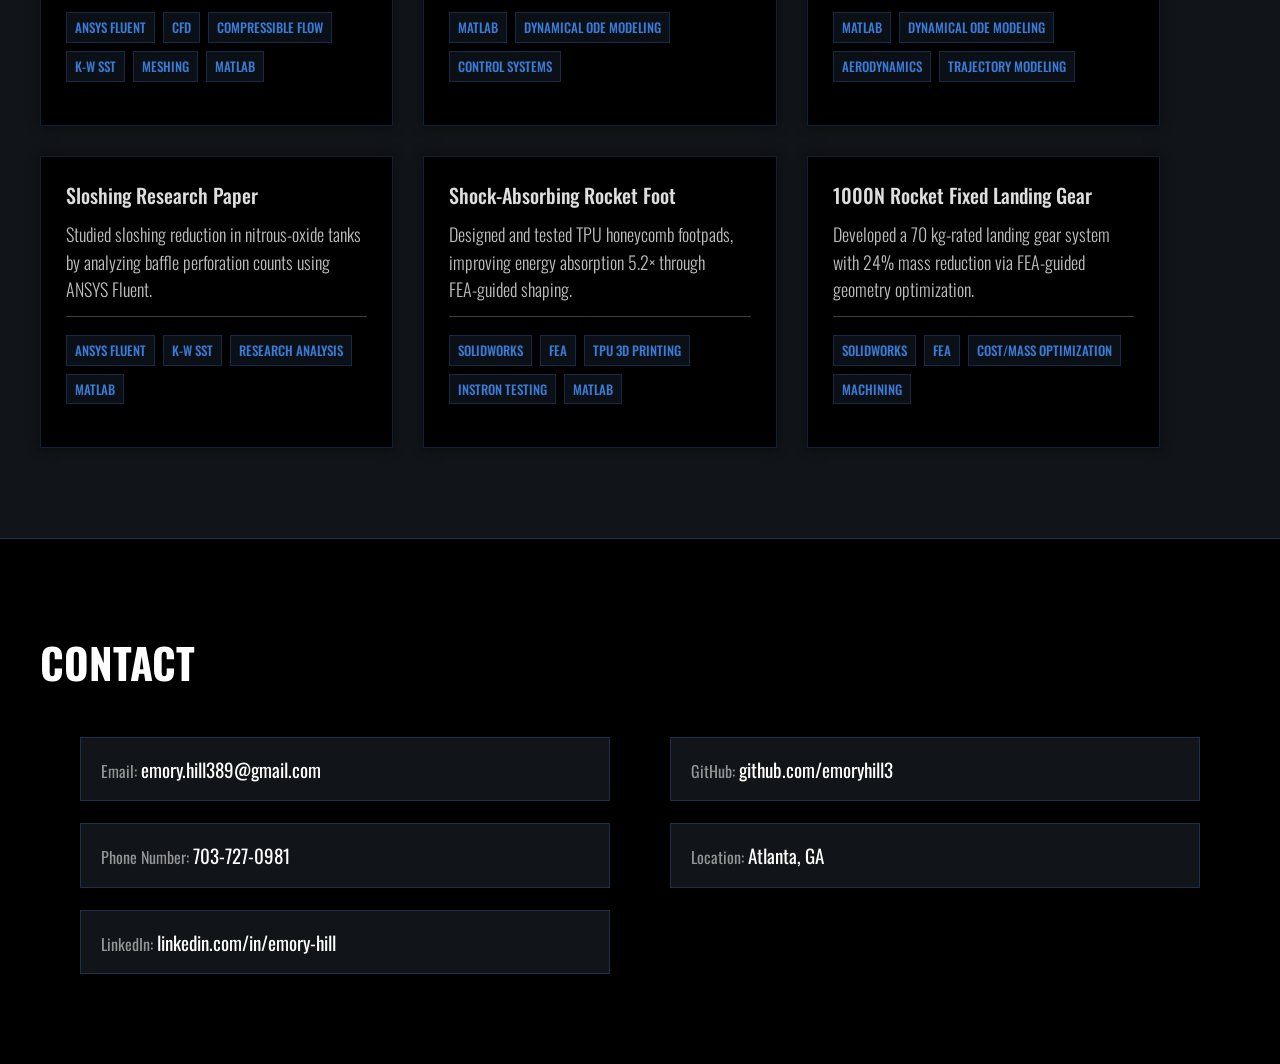
==== commit 0fc5edf2: "update" ====
--- a/index.html
+++ b/index.html
@@ -33,7 +33,7 @@
     <section class="hero" id="home">
       <div class="hero-left">
         <h1 class="hero-name">
-        EMORY<br><span class="hero-lastname">HILL</span>
+        MORY<br><span class="hero-lastname">HILL</span>
         </h1>
         <div class="hero-underline"></div>
         <p class="hero-description">
--- a/main.css
+++ b/main.css
@@ -800,10 +800,13 @@
      ------------------------- */
 
   nav {
+  display: flex;               /* RESTORED — required */
+  align-items: center;         /* RESTORED — keeps hamburger vertically aligned */
+  justify-content: flex-start;
   padding: 22px 6%;
-  justify-content: flex-start;
-  position: relative;              /* anchor for the absolute hamburger */
-}
+  position: relative;          /* anchor for hamburger */
+}
+
 
 .mobile-nav-toggle {
   display: block;
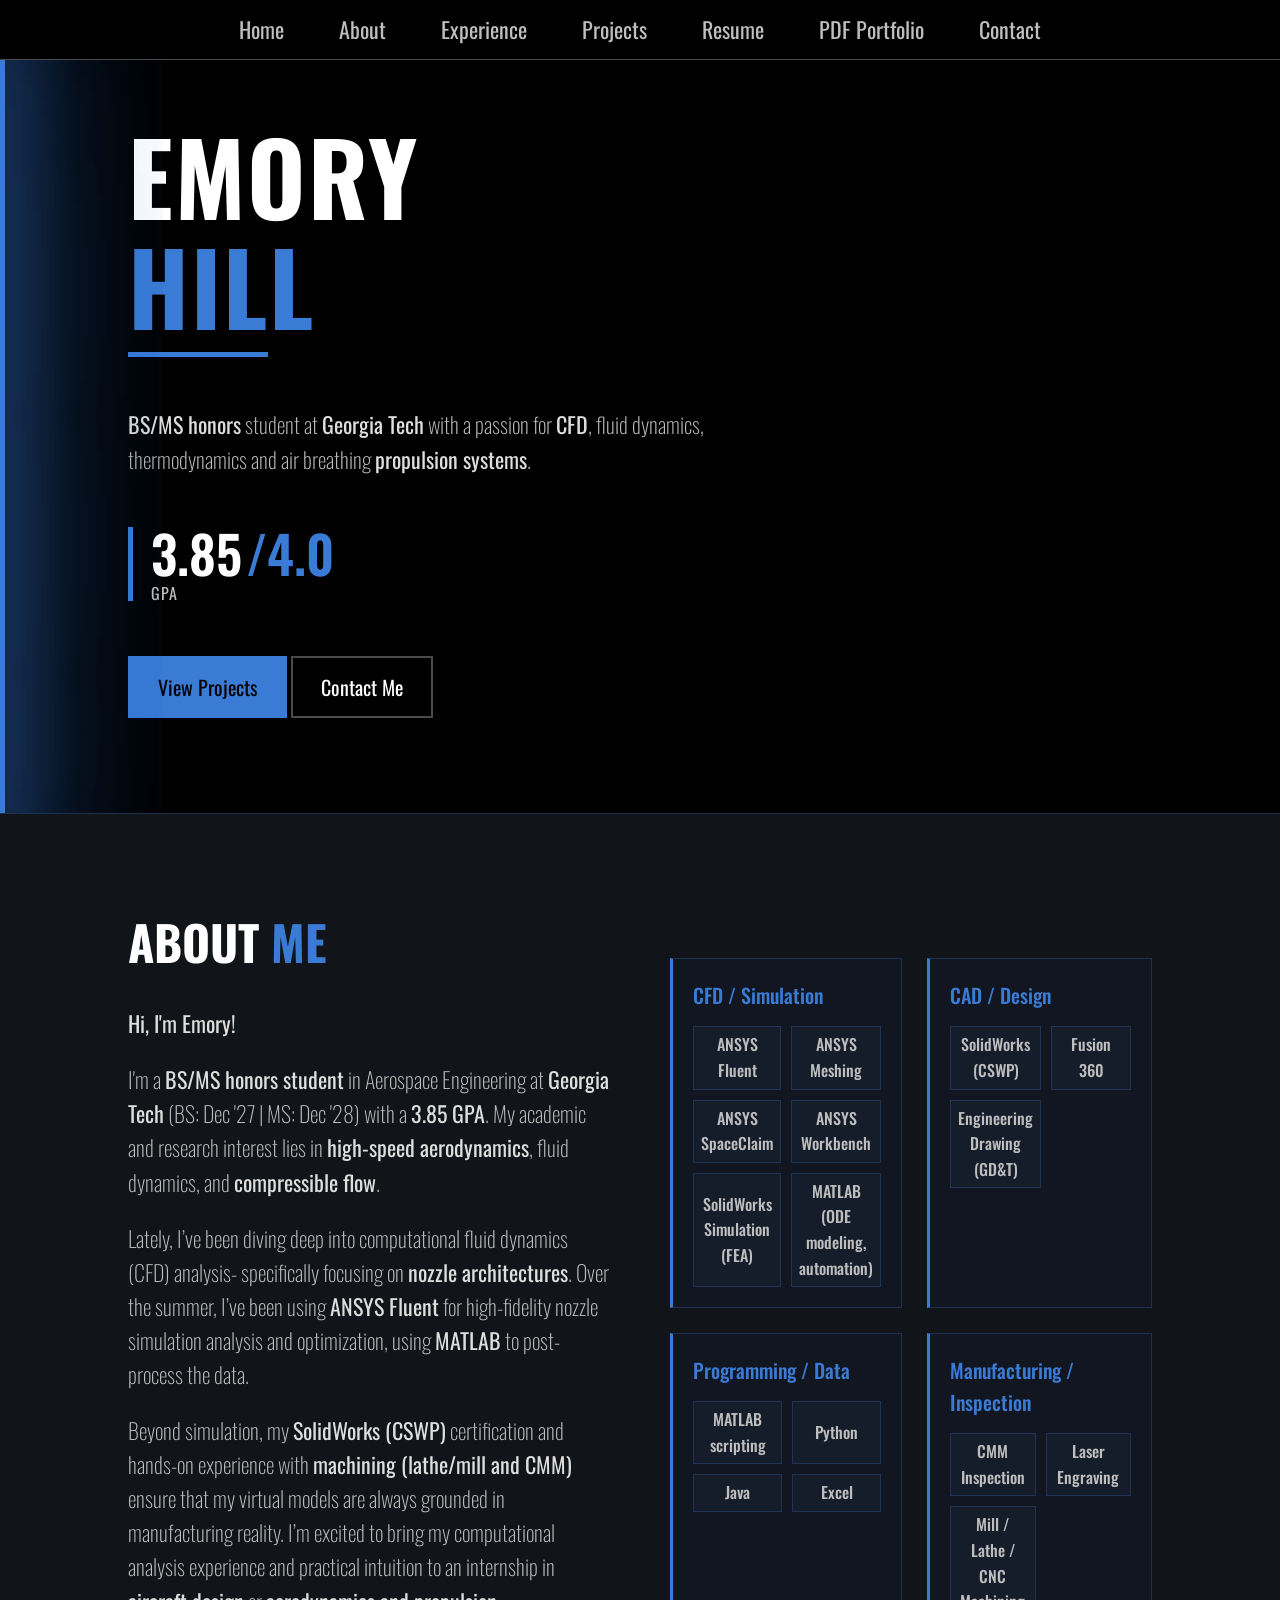
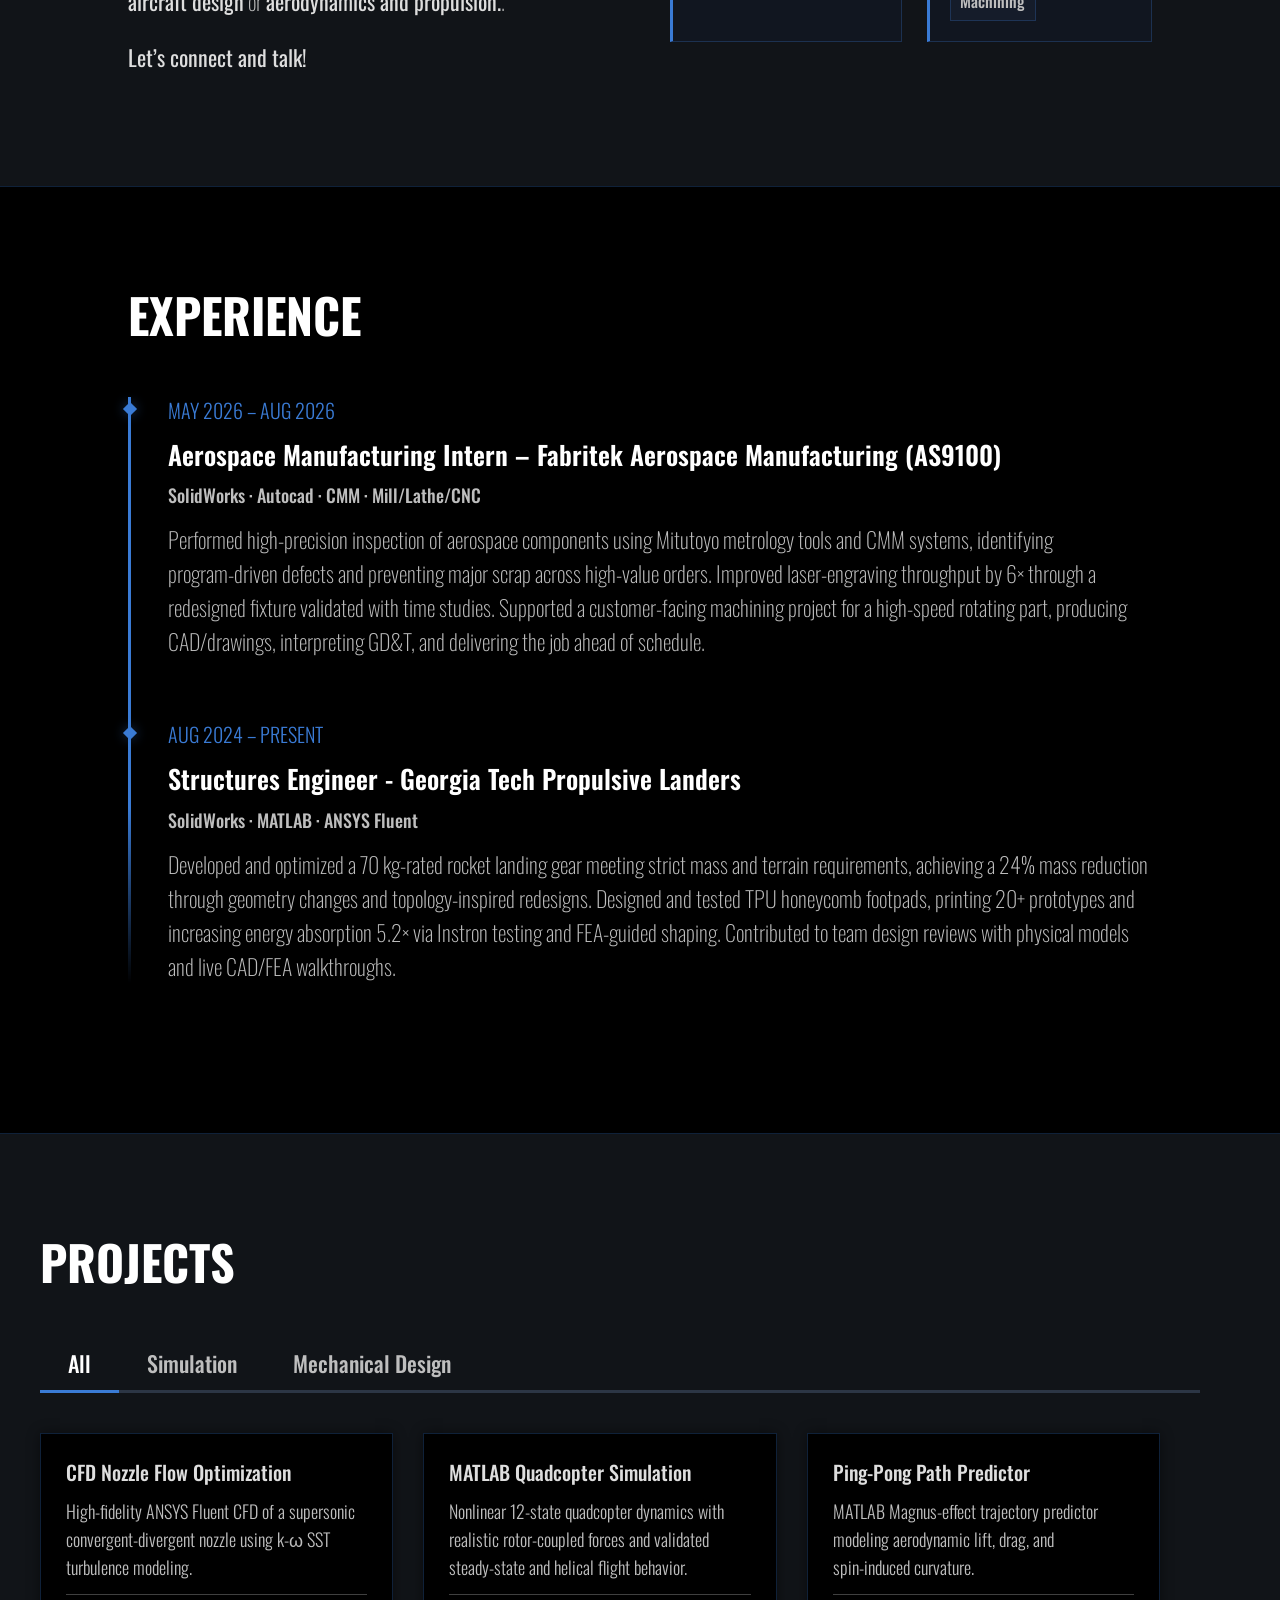
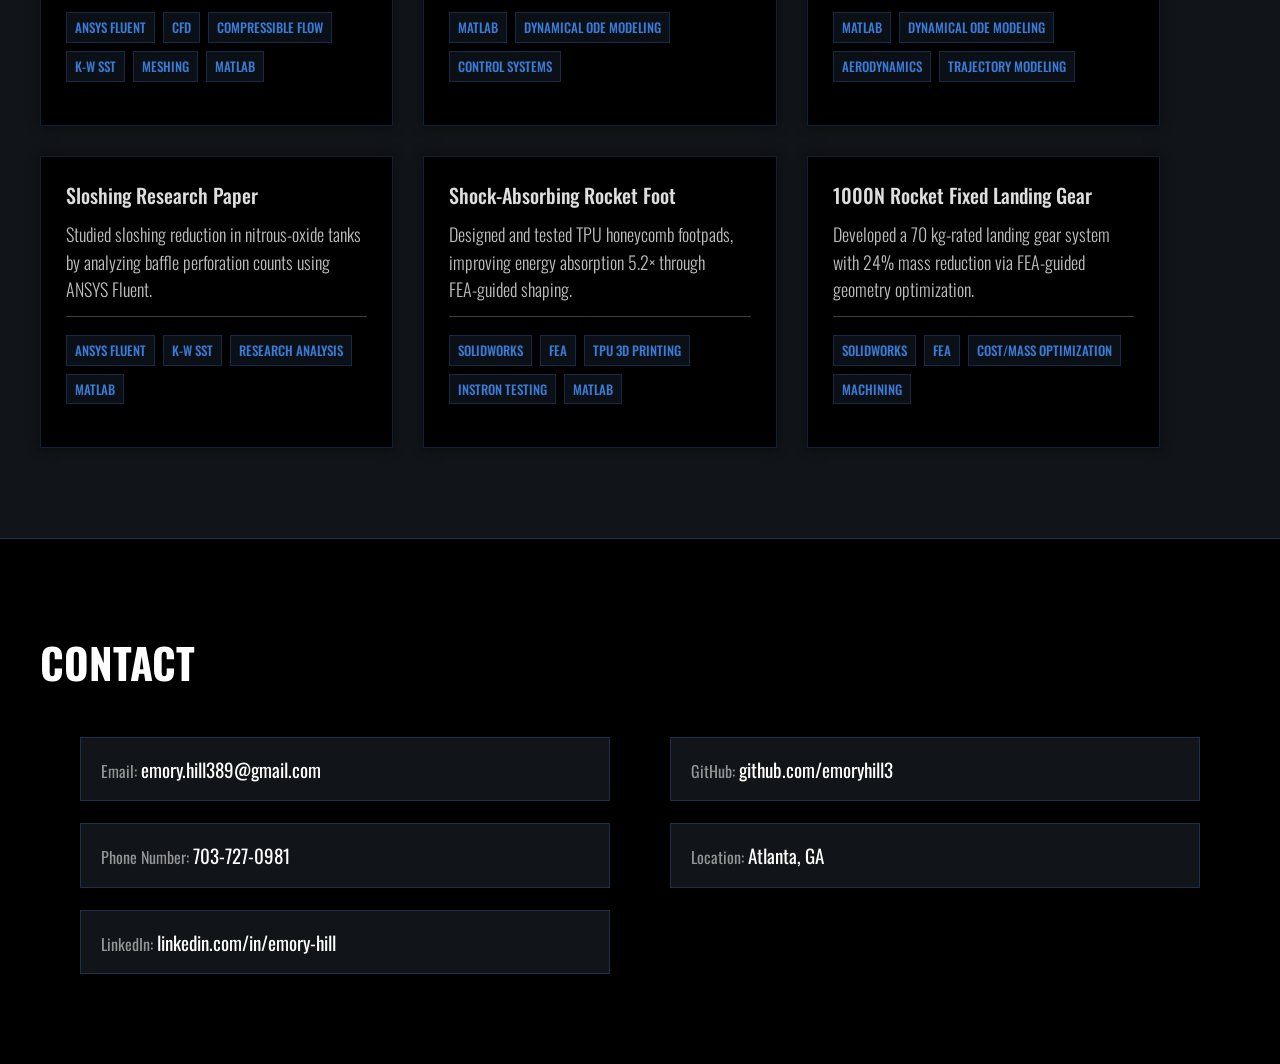
==== commit 086e71cb: "update" ====
--- a/index.html
+++ b/index.html
@@ -33,7 +33,7 @@
     <section class="hero" id="home">
       <div class="hero-left">
         <h1 class="hero-name">
-        MORY<br><span class="hero-lastname">HILL</span>
+        EMORY<br><span class="hero-lastname">HILL</span>
         </h1>
         <div class="hero-underline"></div>
         <p class="hero-description">
--- a/main.css
+++ b/main.css
@@ -888,7 +888,7 @@
      HERO SECTION
      ------------------------- */
   .hero {
-    padding: 100px 6% 30px !important;;
+    padding: 50px 6% 30px !important;;
   }
 
   .hero-name {
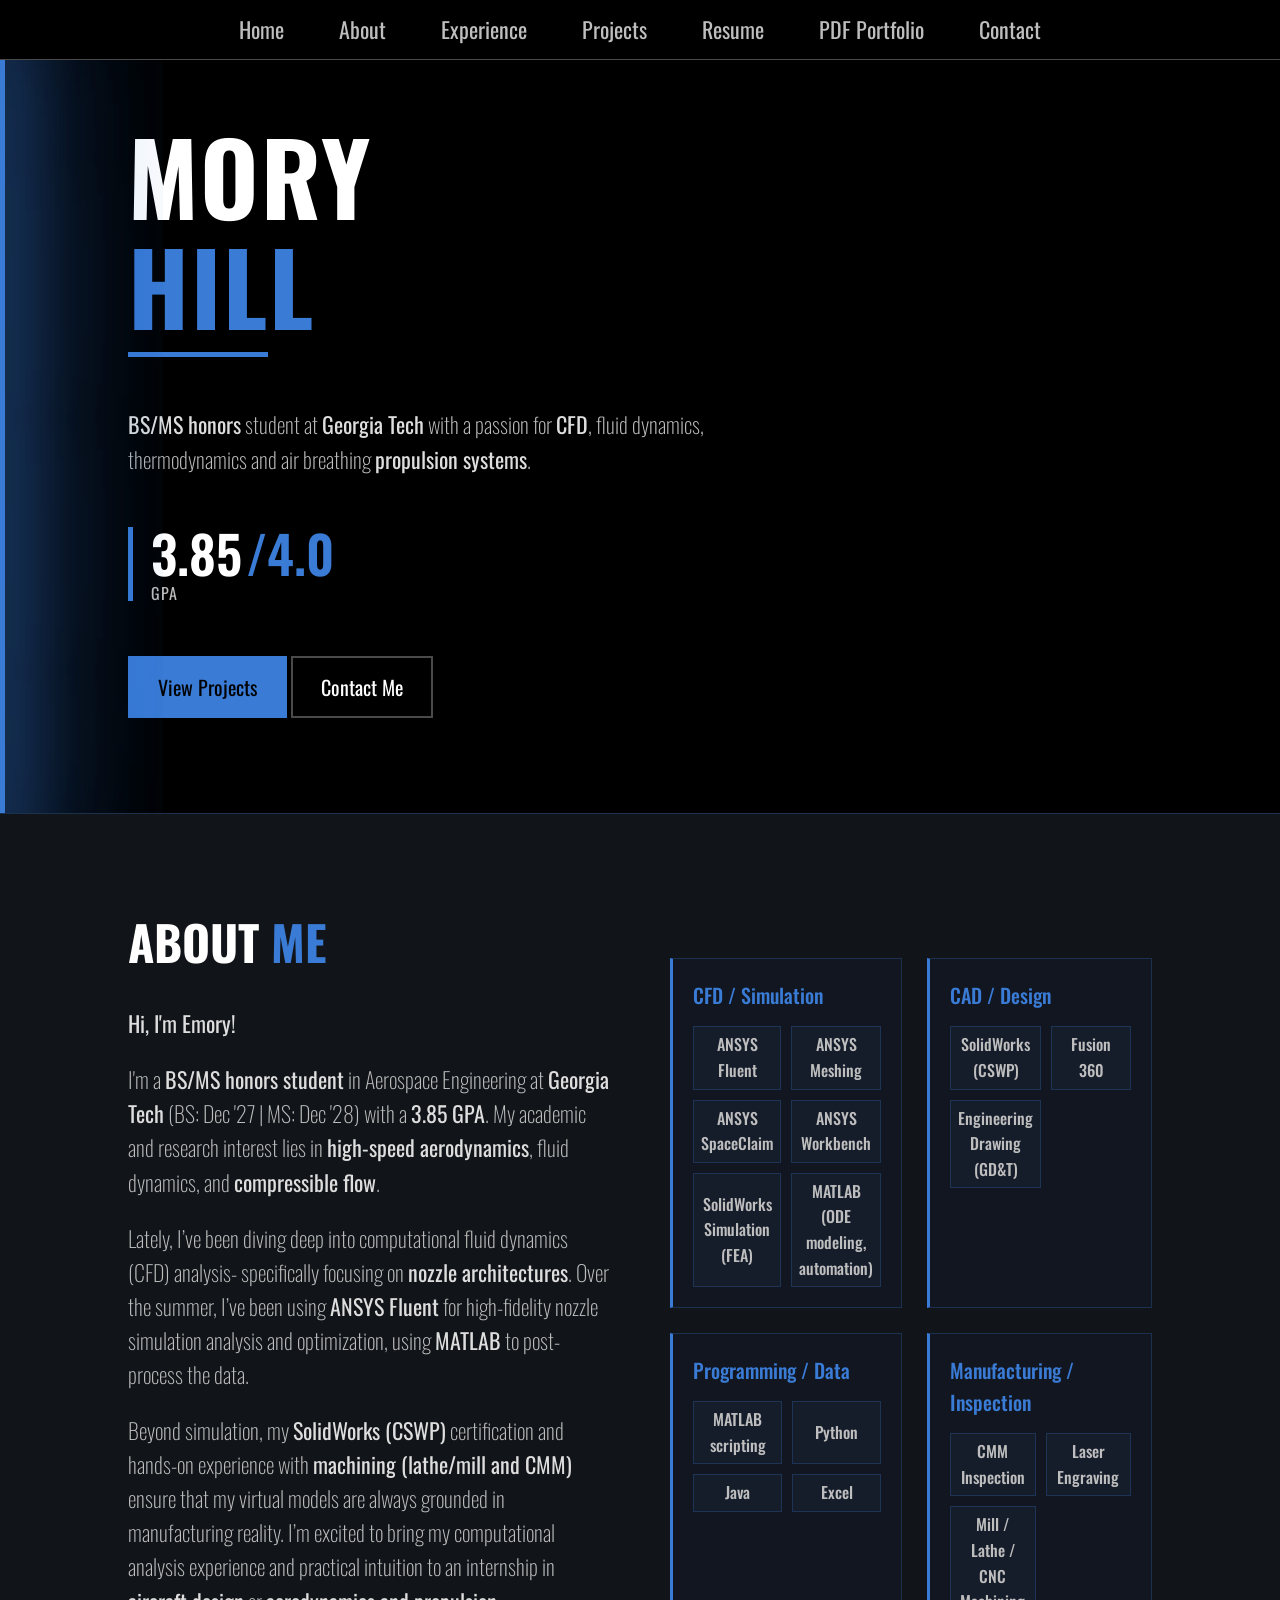
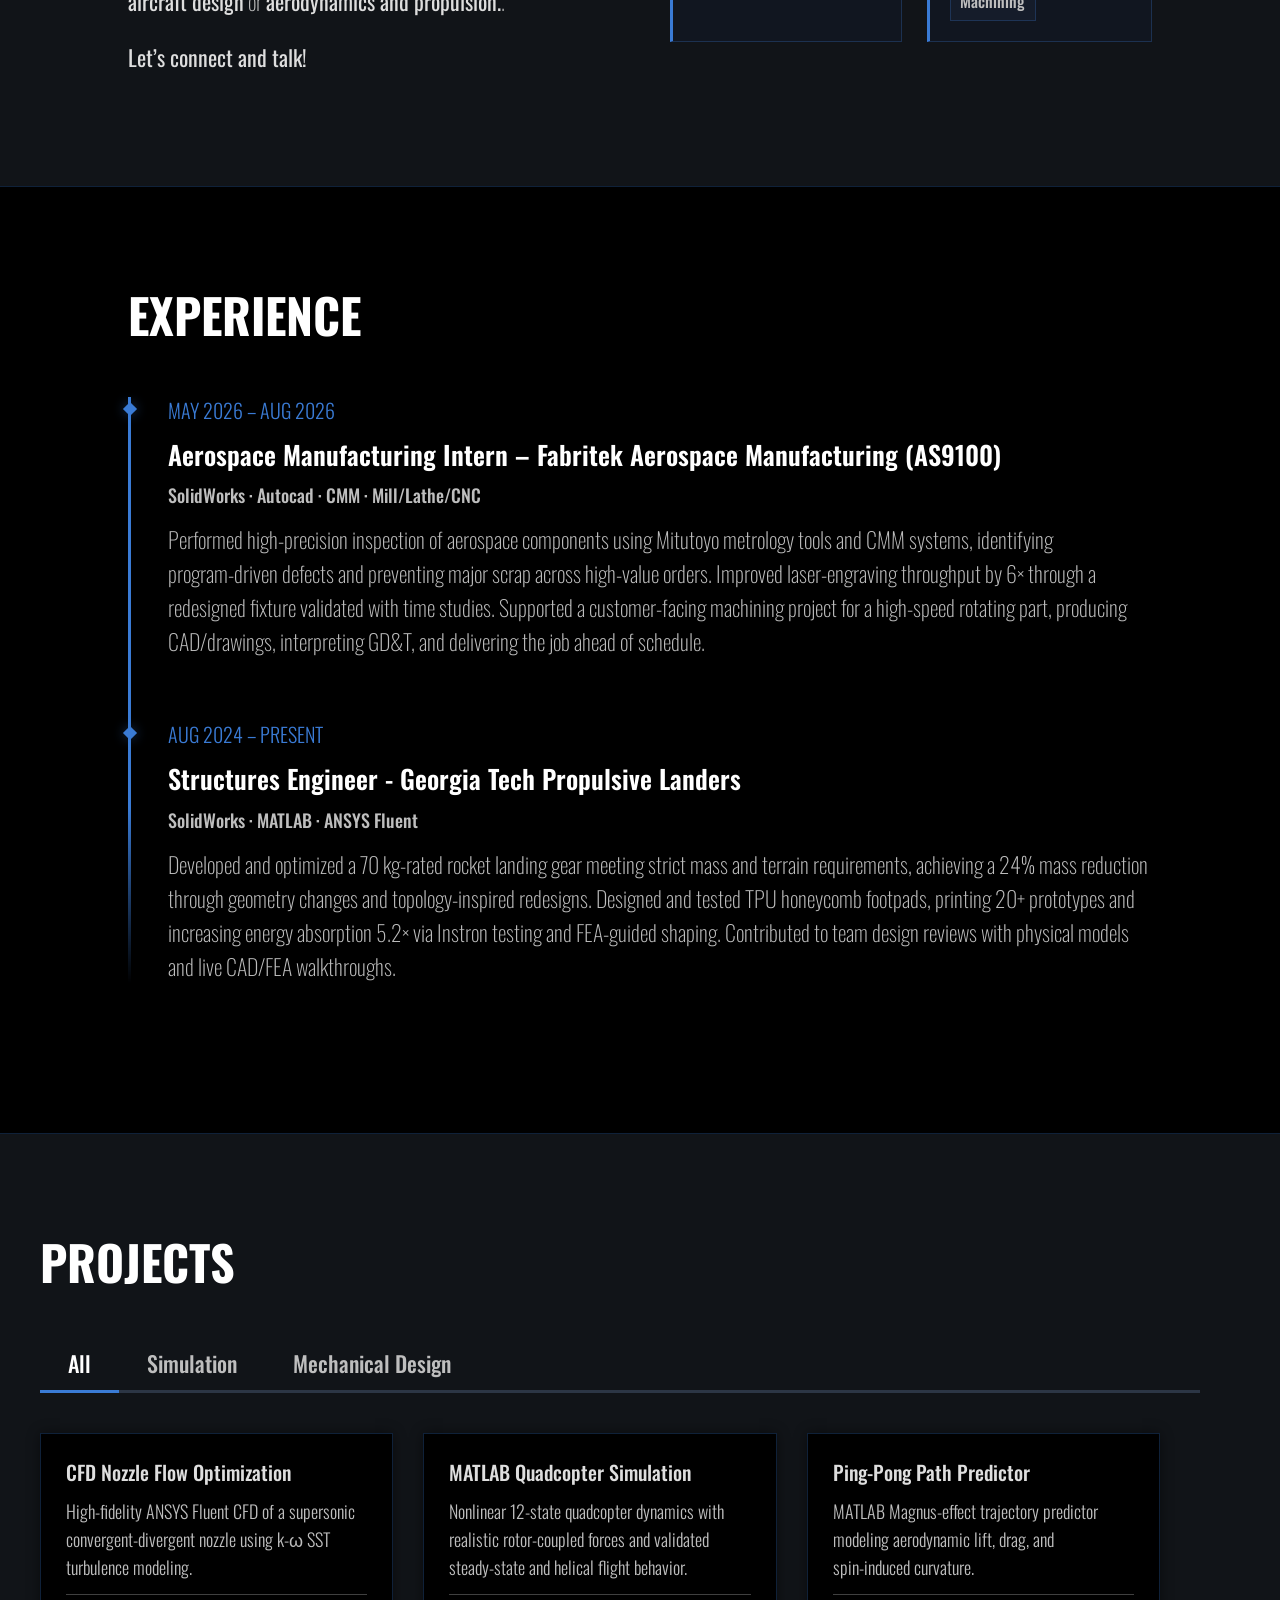
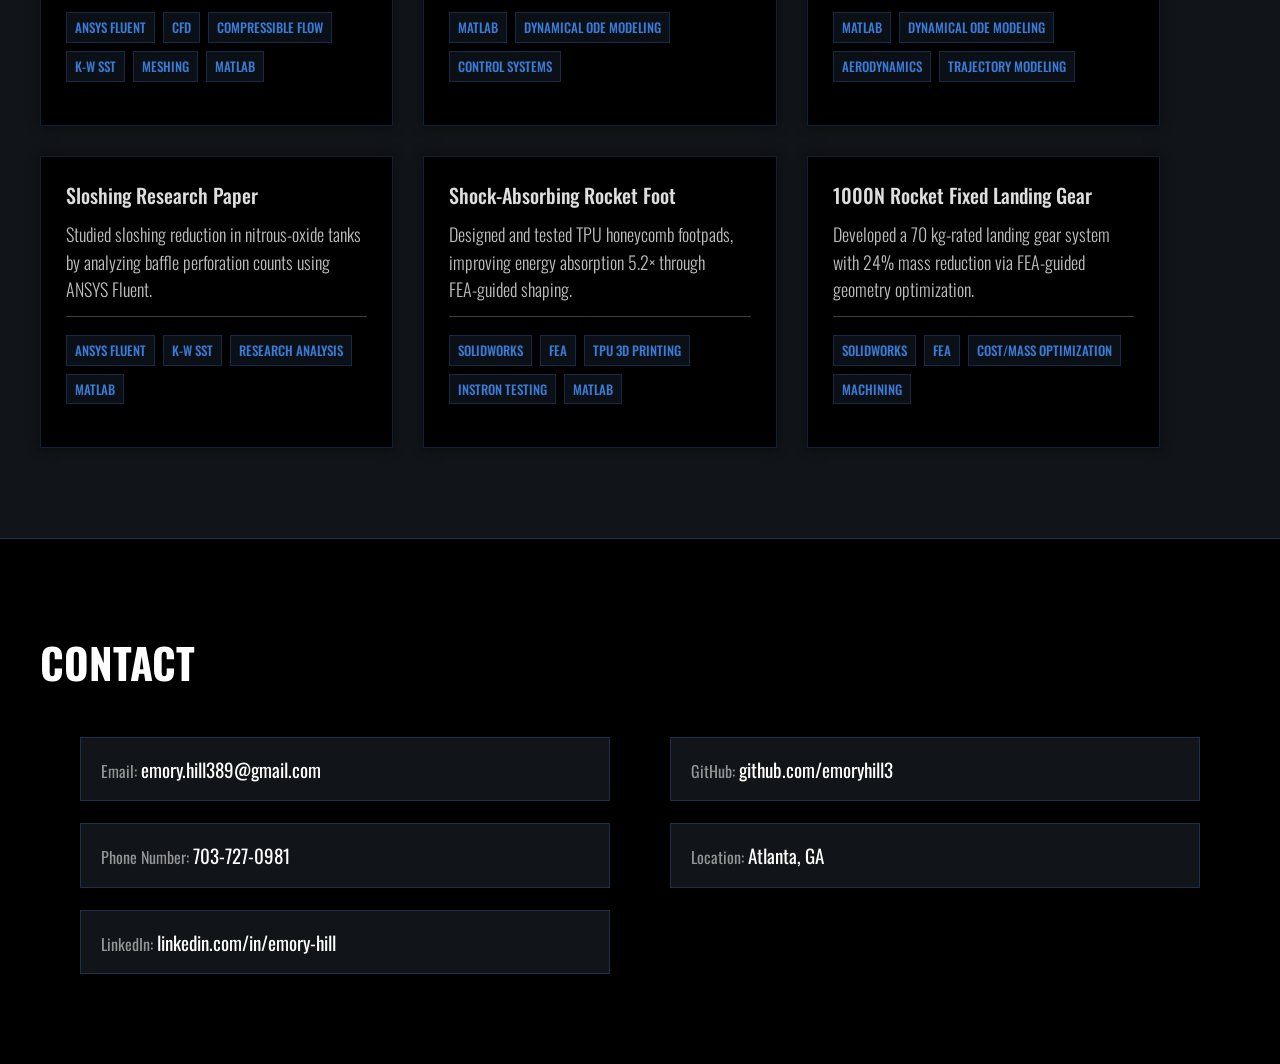
==== commit 1eab479e: "update" ====
--- a/index.html
+++ b/index.html
@@ -33,7 +33,7 @@
     <section class="hero" id="home">
       <div class="hero-left">
         <h1 class="hero-name">
-        EMORY<br><span class="hero-lastname">HILL</span>
+        MORY<br><span class="hero-lastname">HILL</span>
         </h1>
         <div class="hero-underline"></div>
         <p class="hero-description">
--- a/main.css
+++ b/main.css
@@ -888,7 +888,7 @@
      HERO SECTION
      ------------------------- */
   .hero {
-    padding: 50px 6% 30px !important;;
+    padding: 20px 6% 30px !important;;
   }
 
   .hero-name {
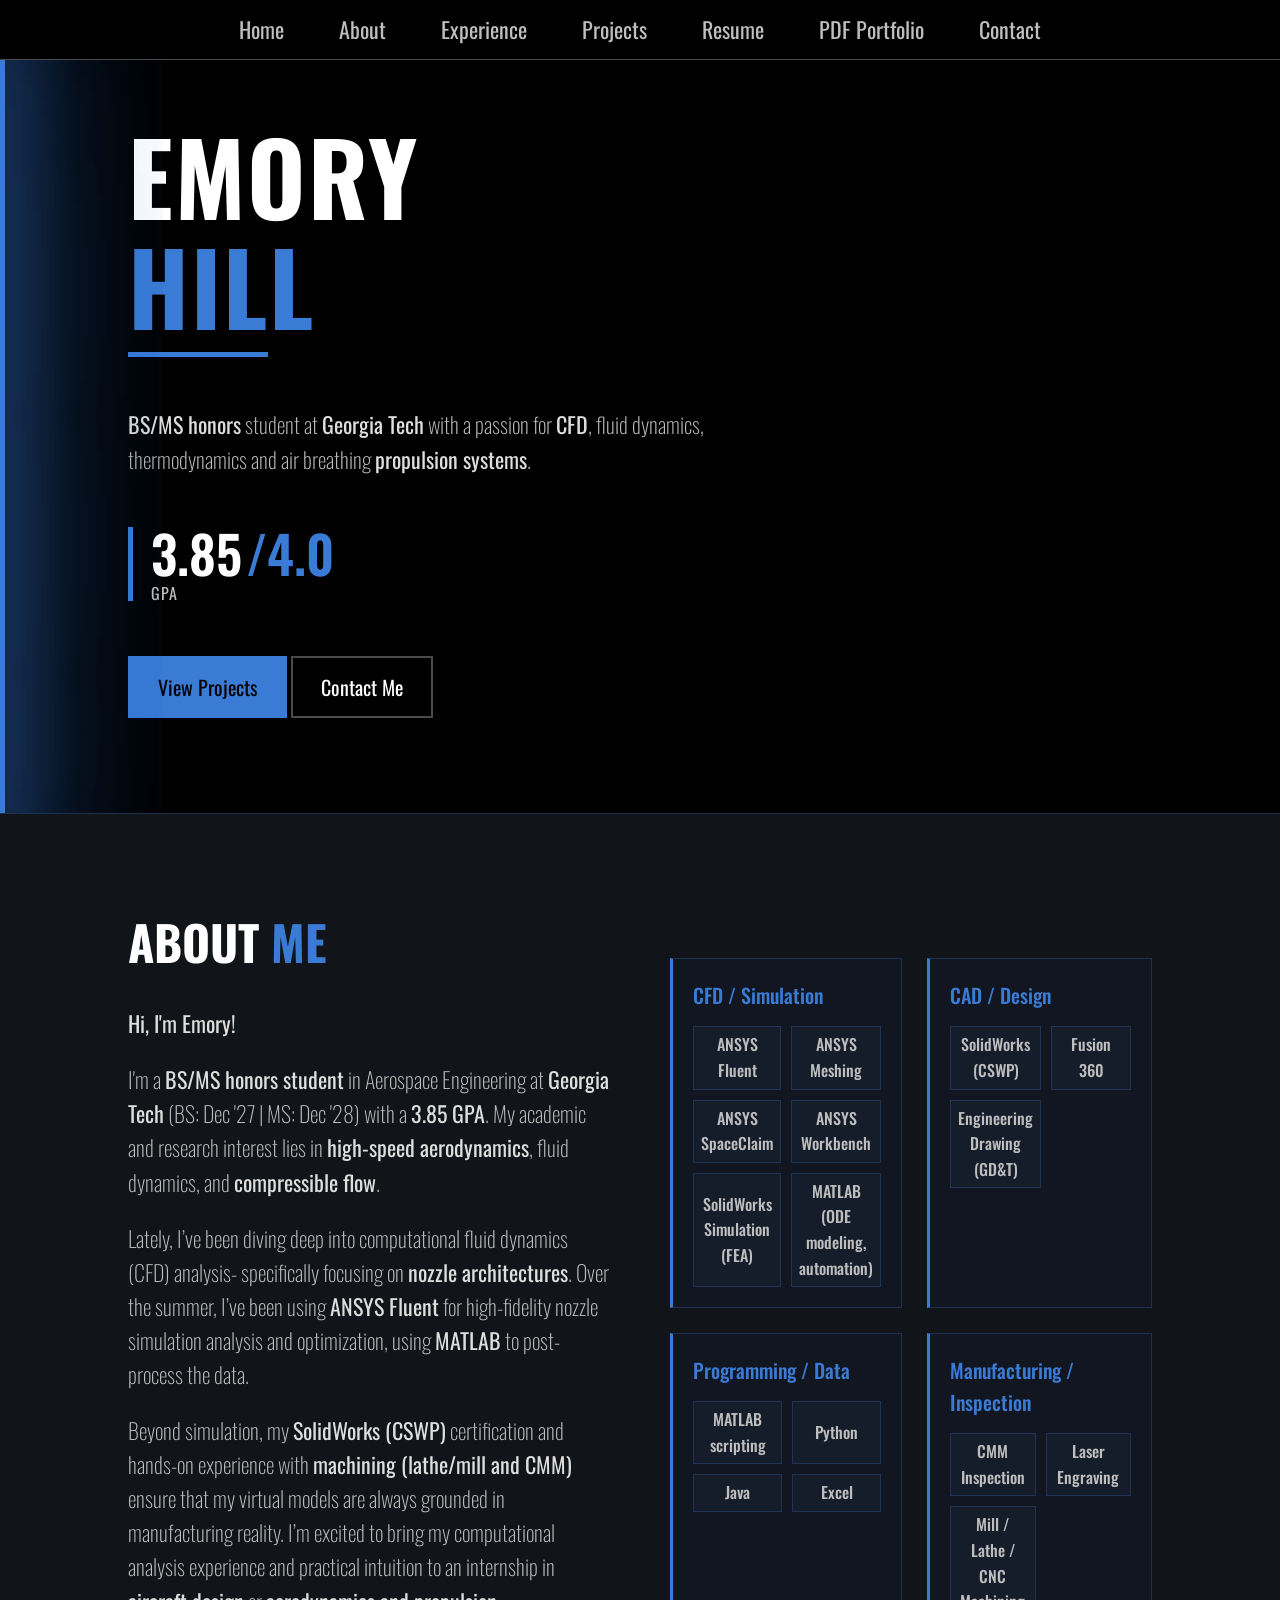
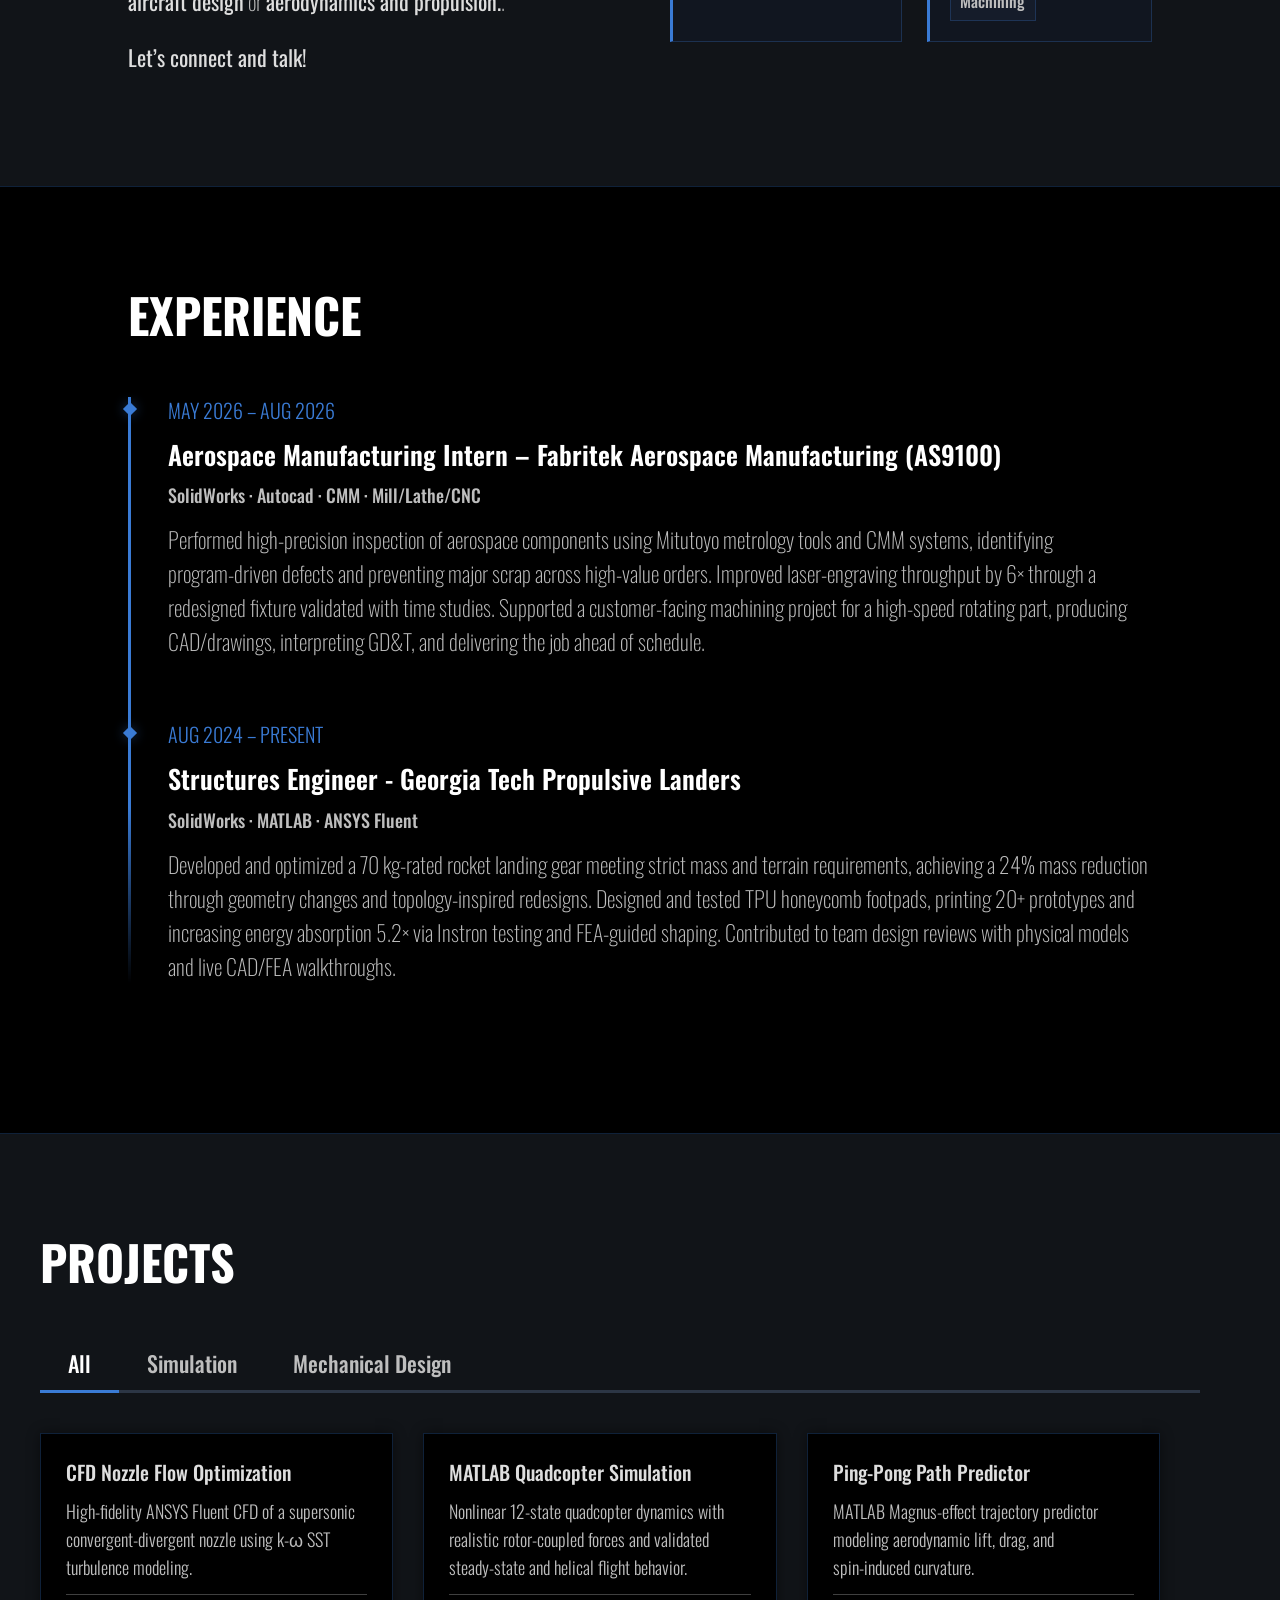
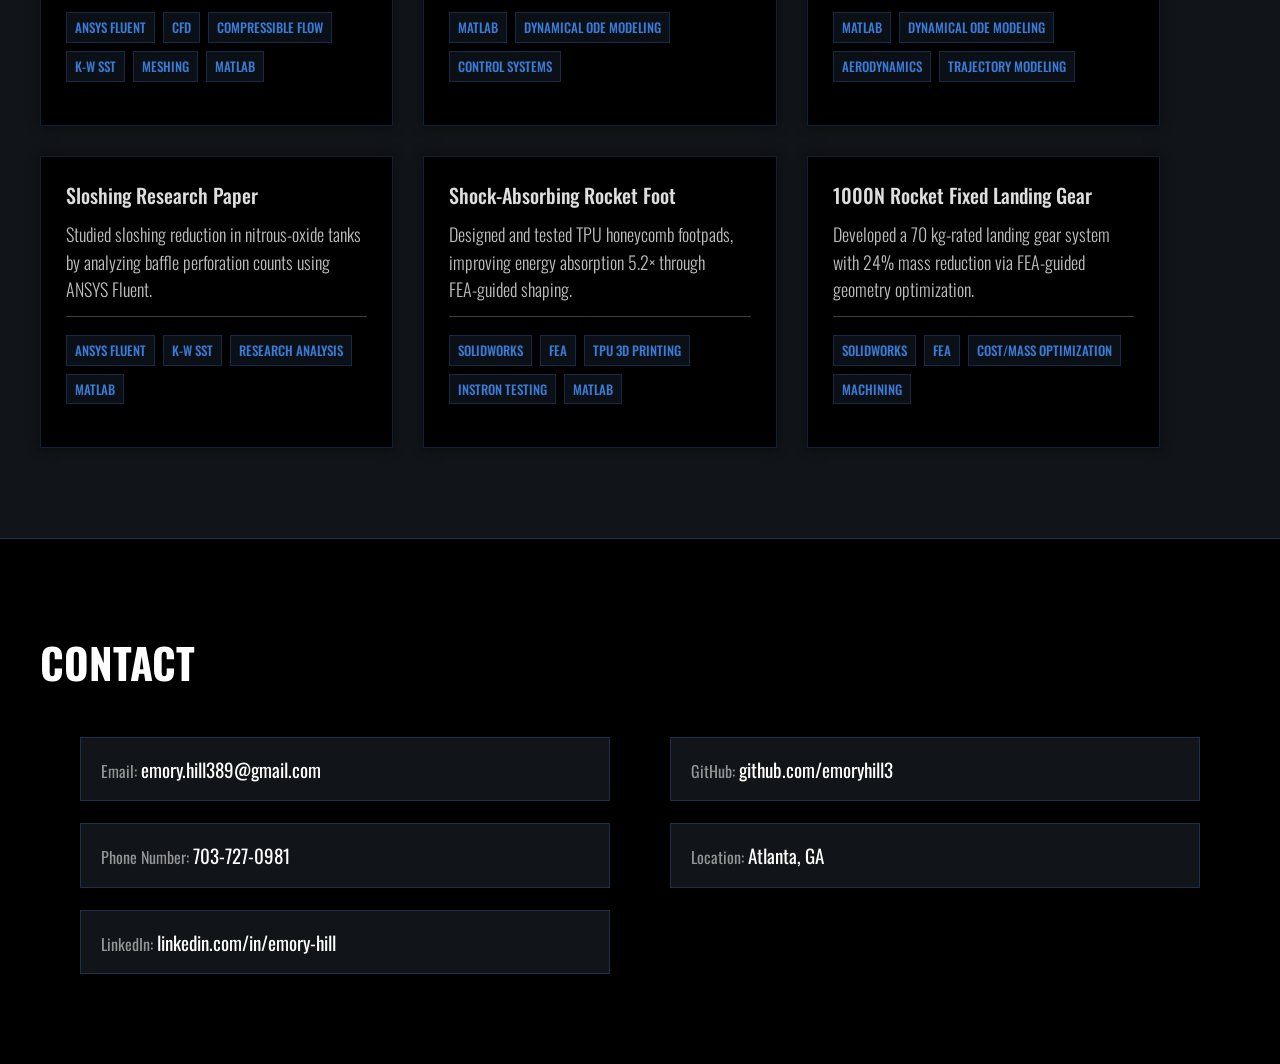
==== commit 03ab9c87: "update" ====
--- a/index.html
+++ b/index.html
@@ -33,7 +33,7 @@
     <section class="hero" id="home">
       <div class="hero-left">
         <h1 class="hero-name">
-        MORY<br><span class="hero-lastname">HILL</span>
+        EMORY<br><span class="hero-lastname">HILL</span>
         </h1>
         <div class="hero-underline"></div>
         <p class="hero-description">
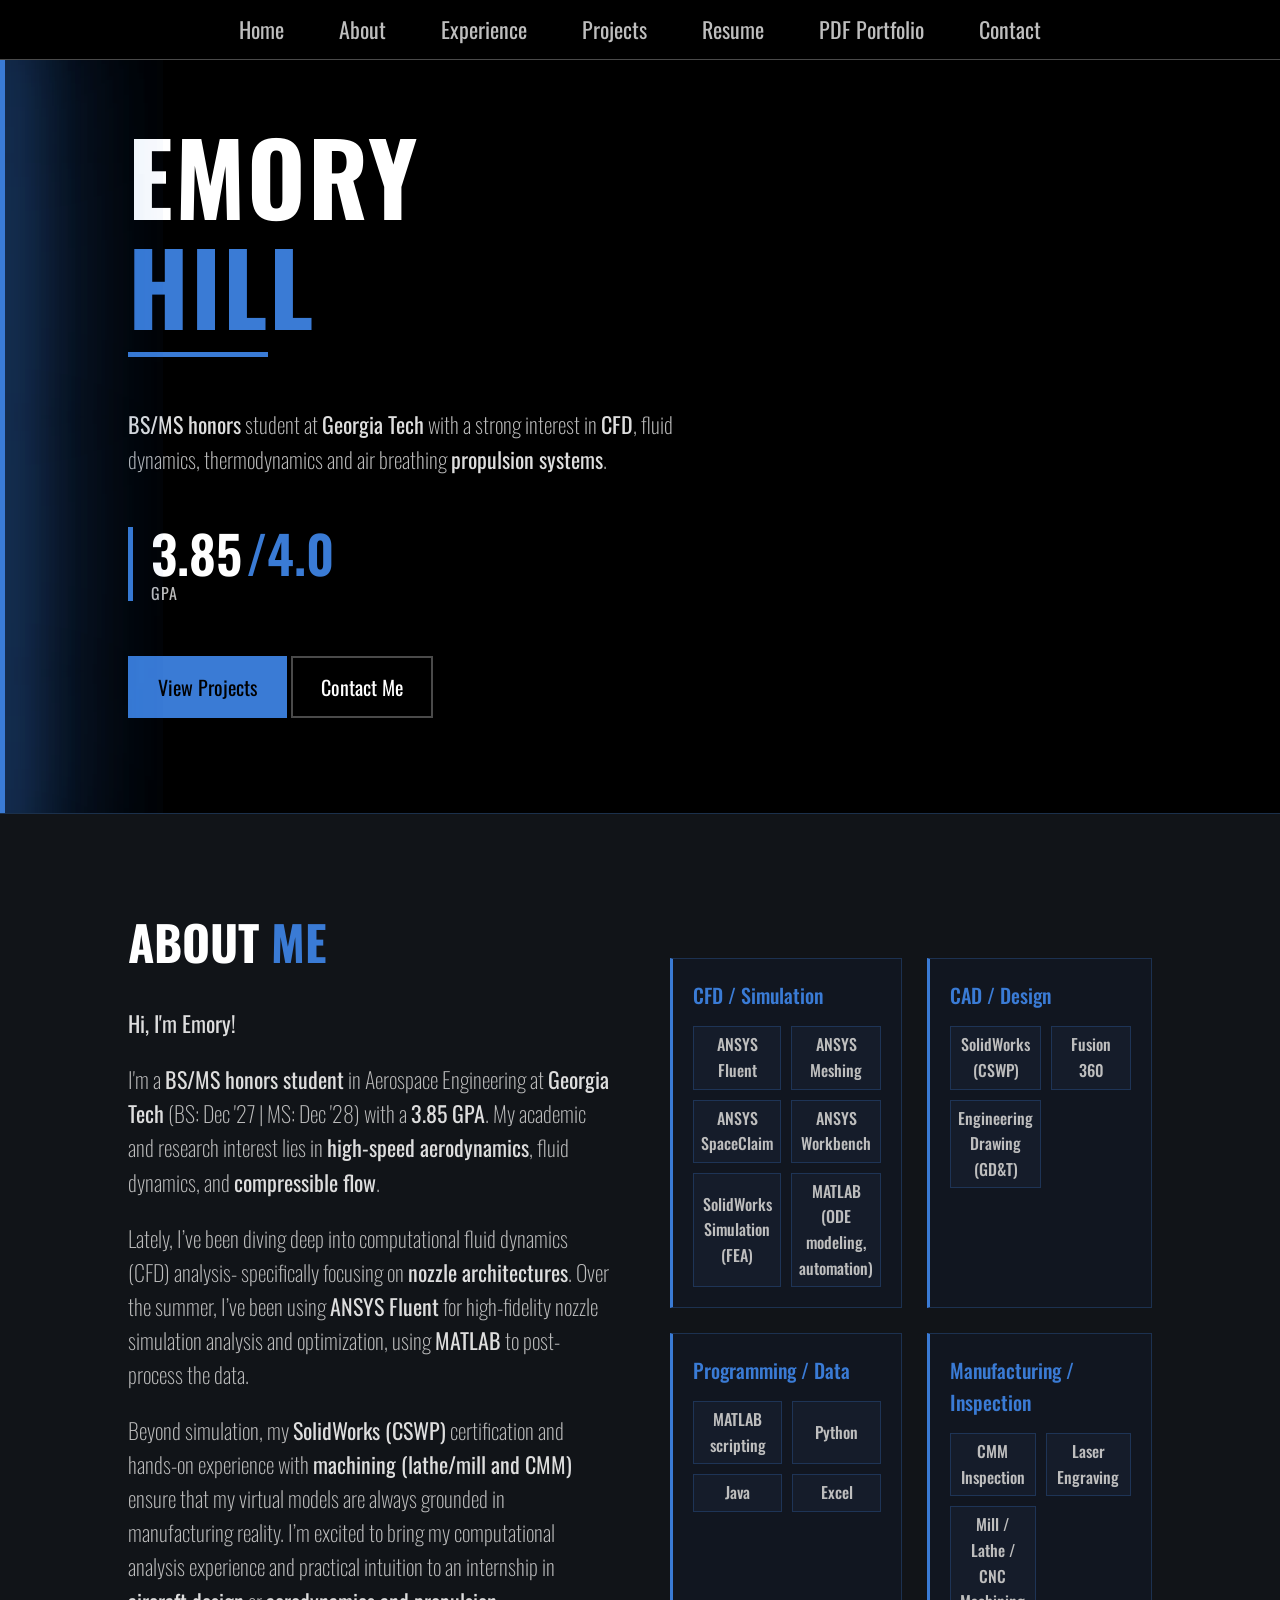
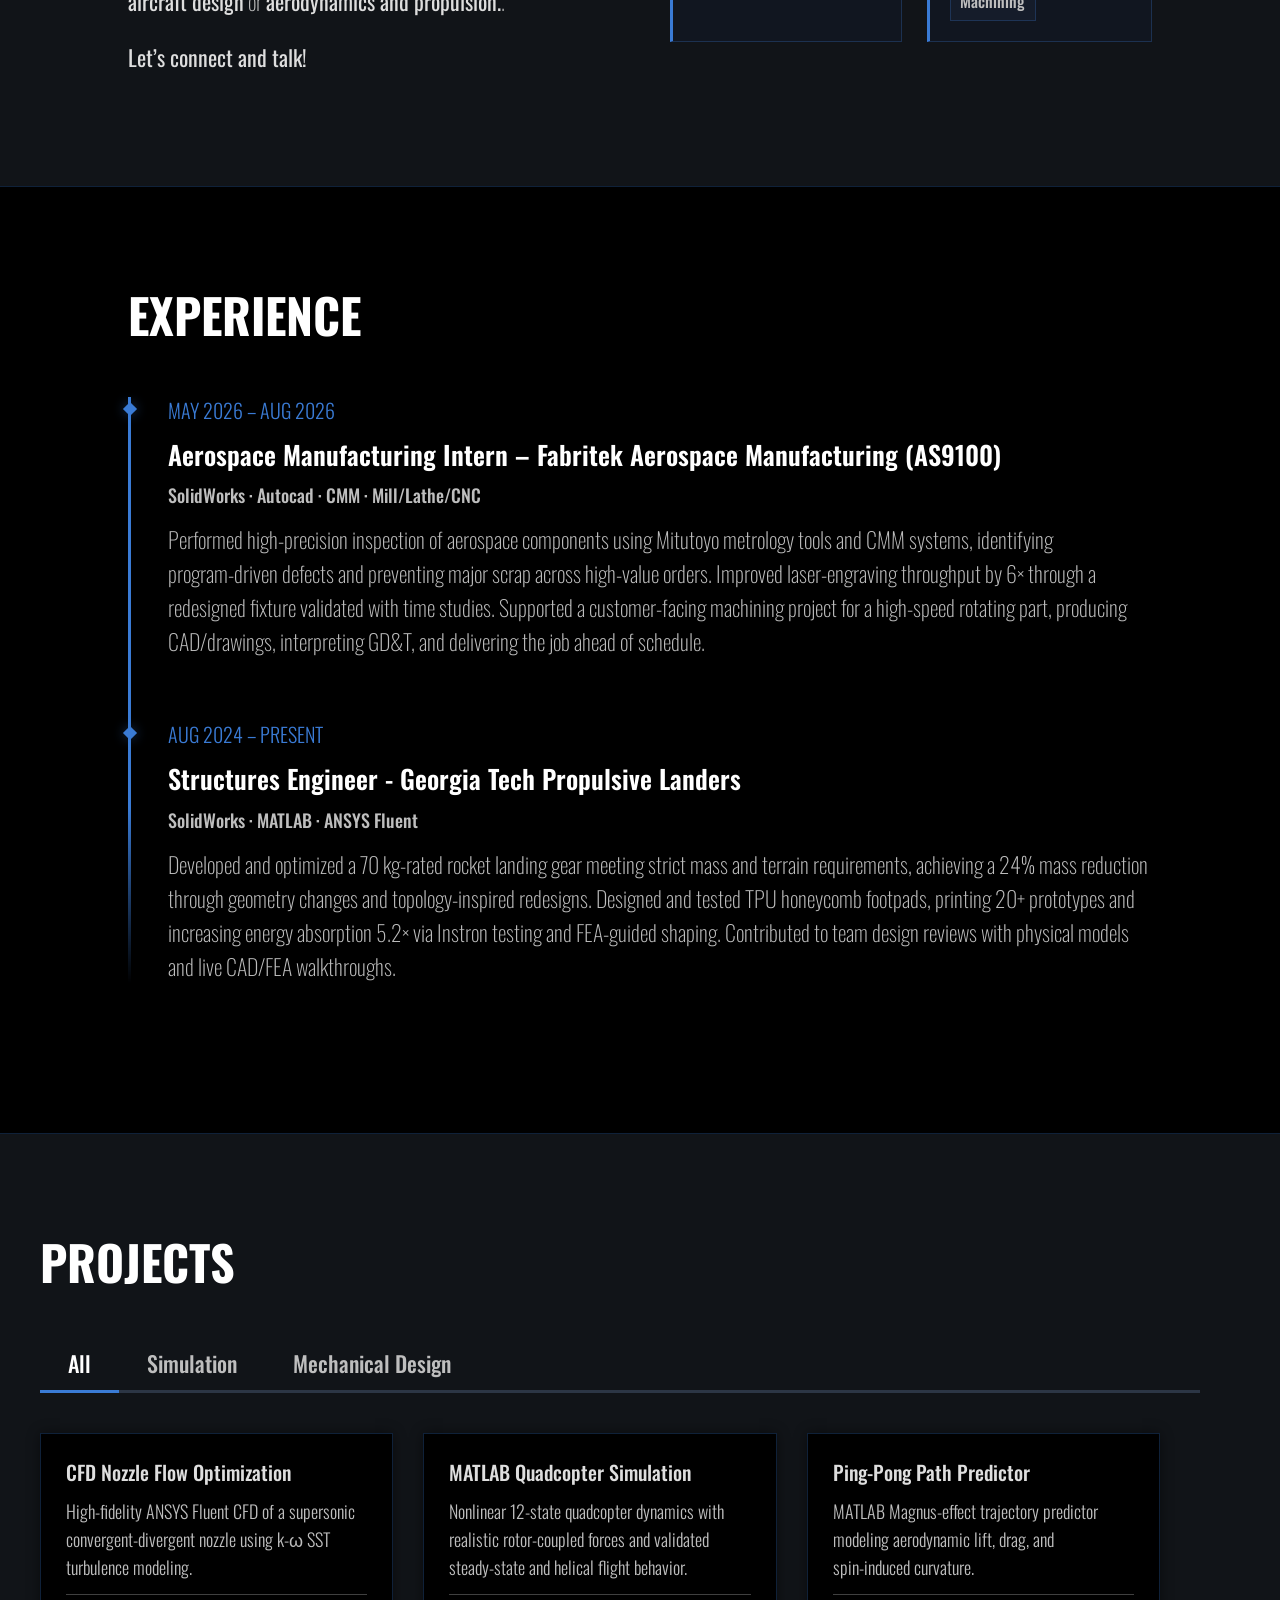
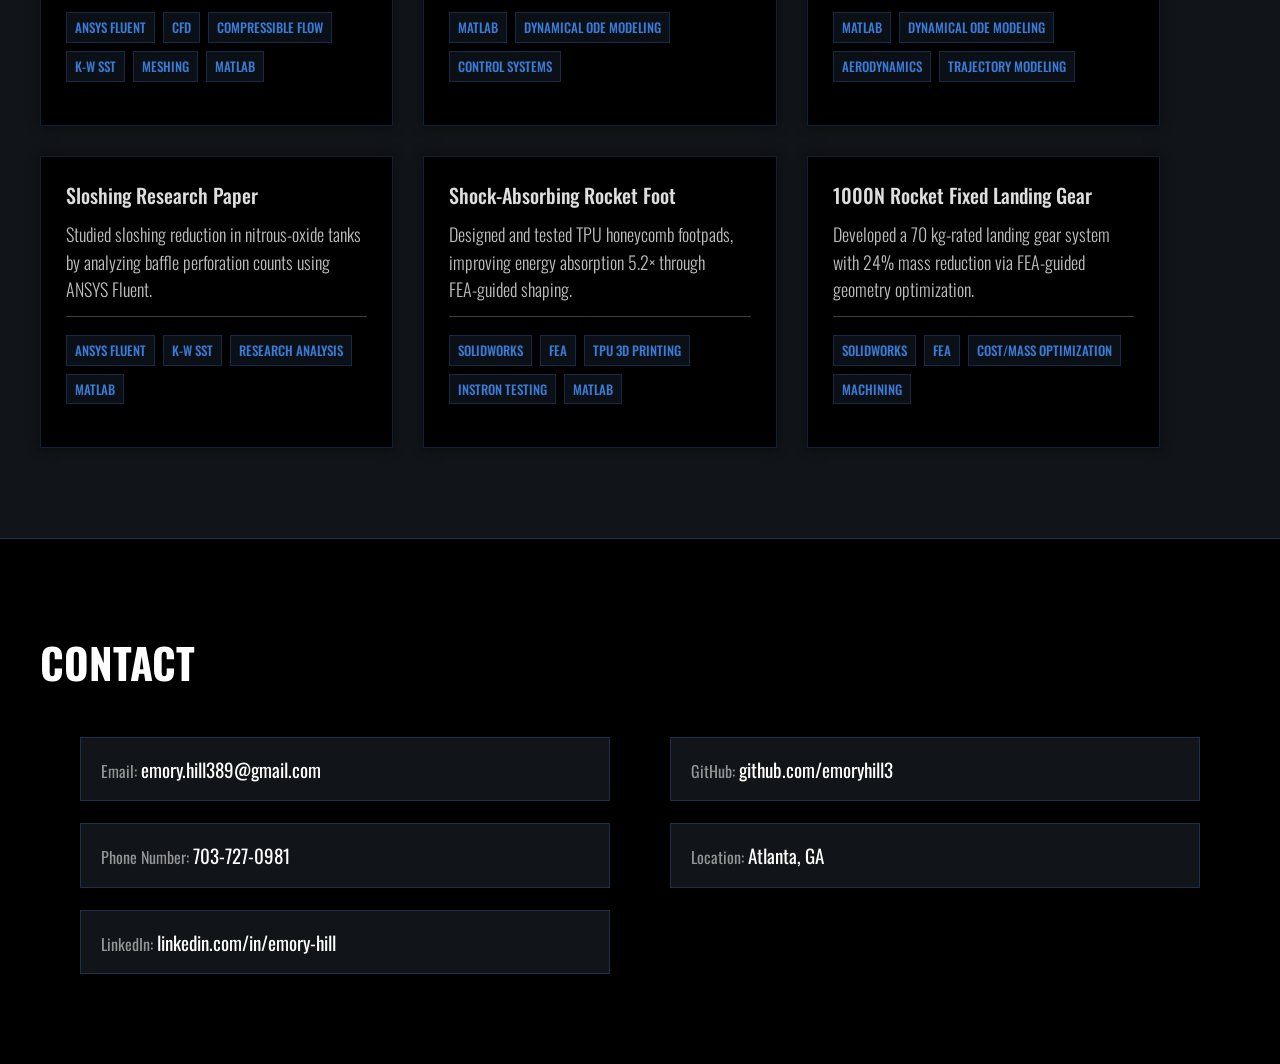
==== commit 59ed91b8: "update" ====
--- a/index.html
+++ b/index.html
@@ -38,7 +38,7 @@
         <div class="hero-underline"></div>
         <p class="hero-description">
           <strong>BS/MS honors</strong> student at <strong>Georgia Tech</strong>
-          with a passion for <strong>CFD</strong>, fluid dynamics, thermodynamics
+          with a strong interest in <strong>CFD</strong>, fluid dynamics, thermodynamics
           and air breathing <strong>propulsion systems</strong>.
         </p>
 
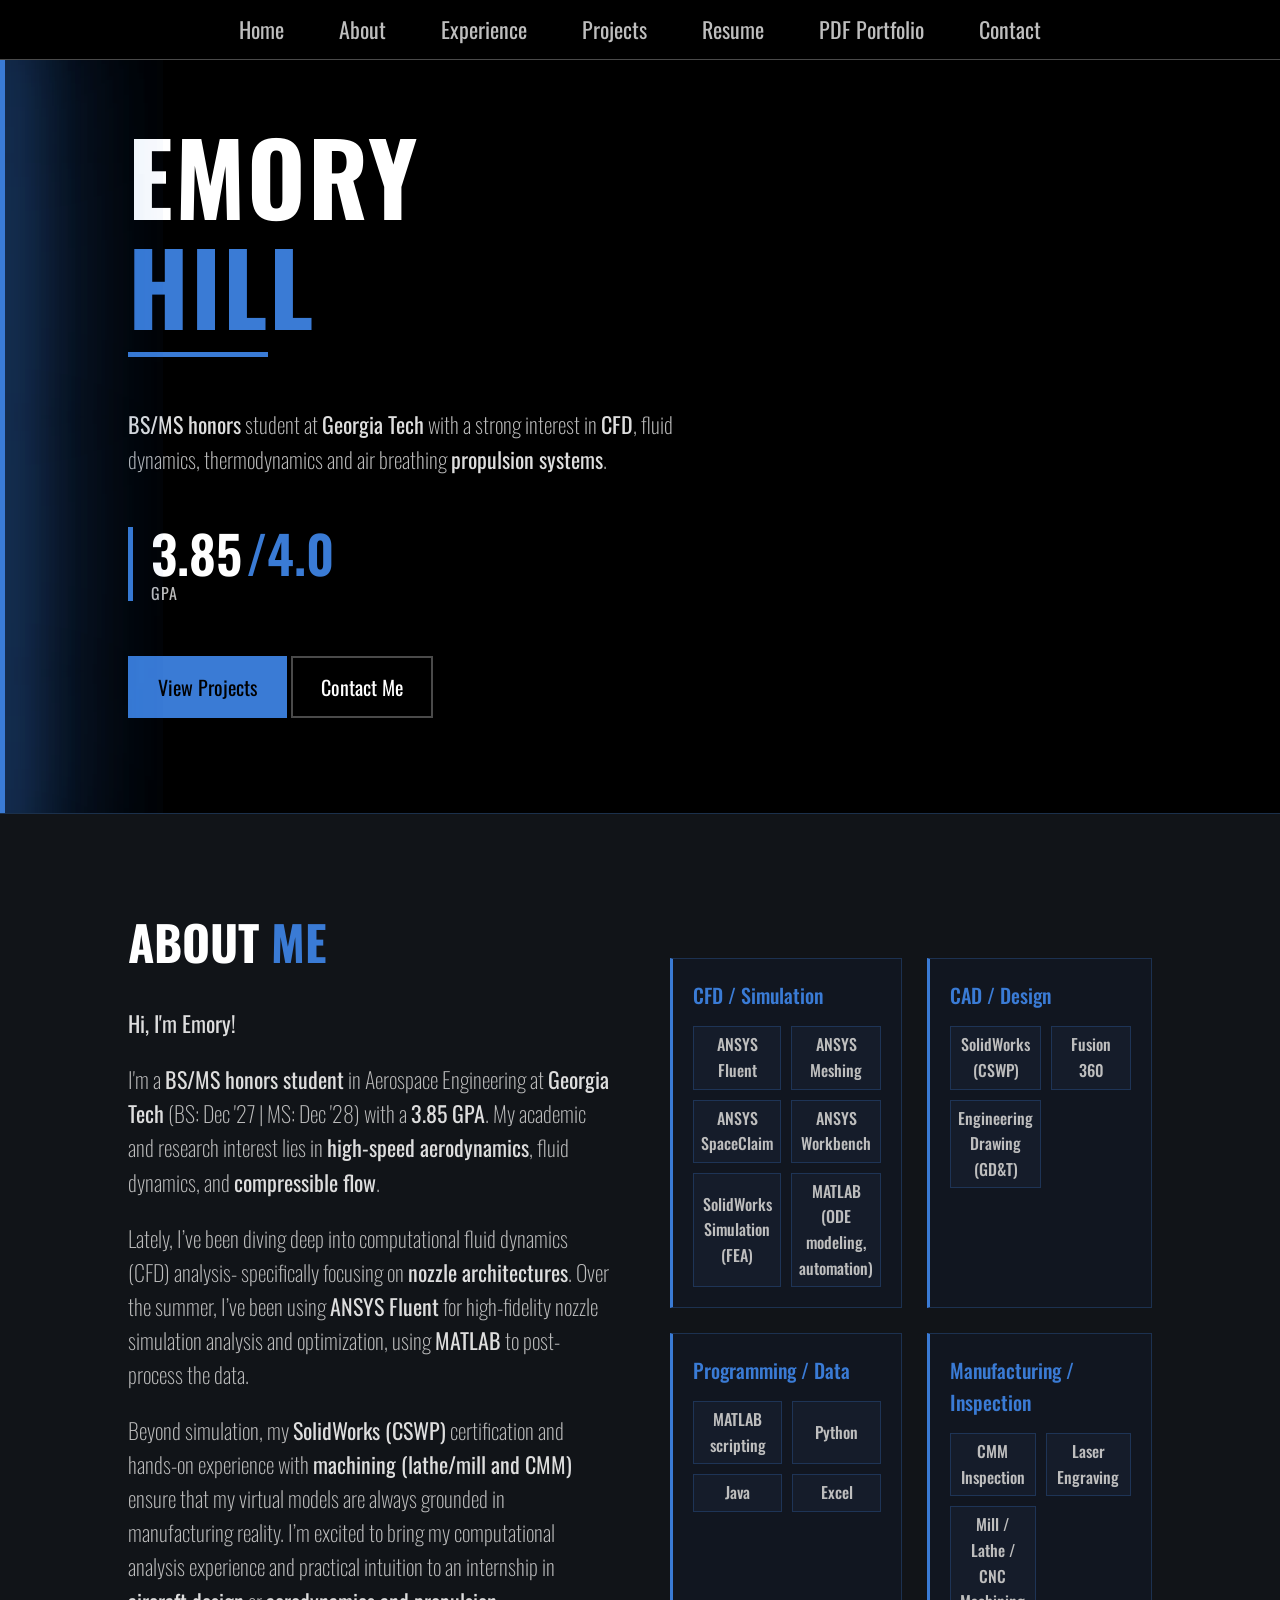
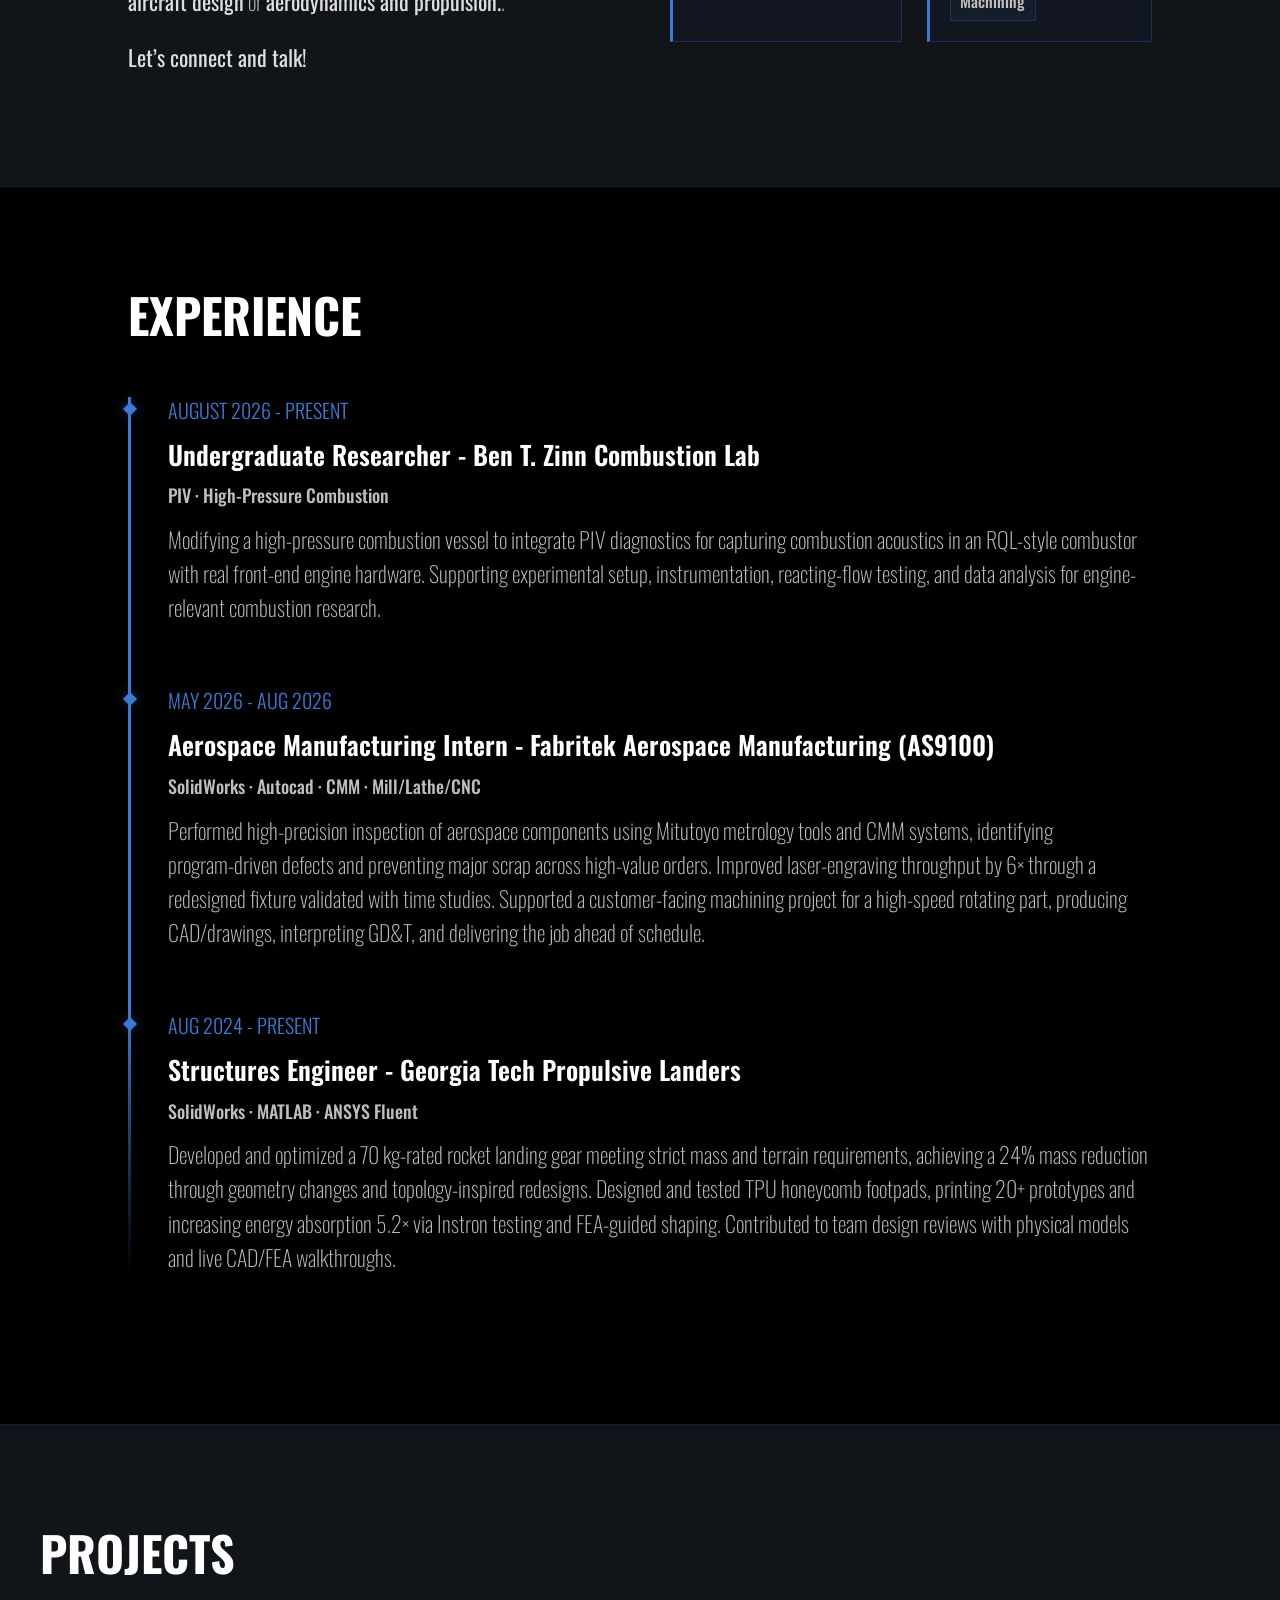
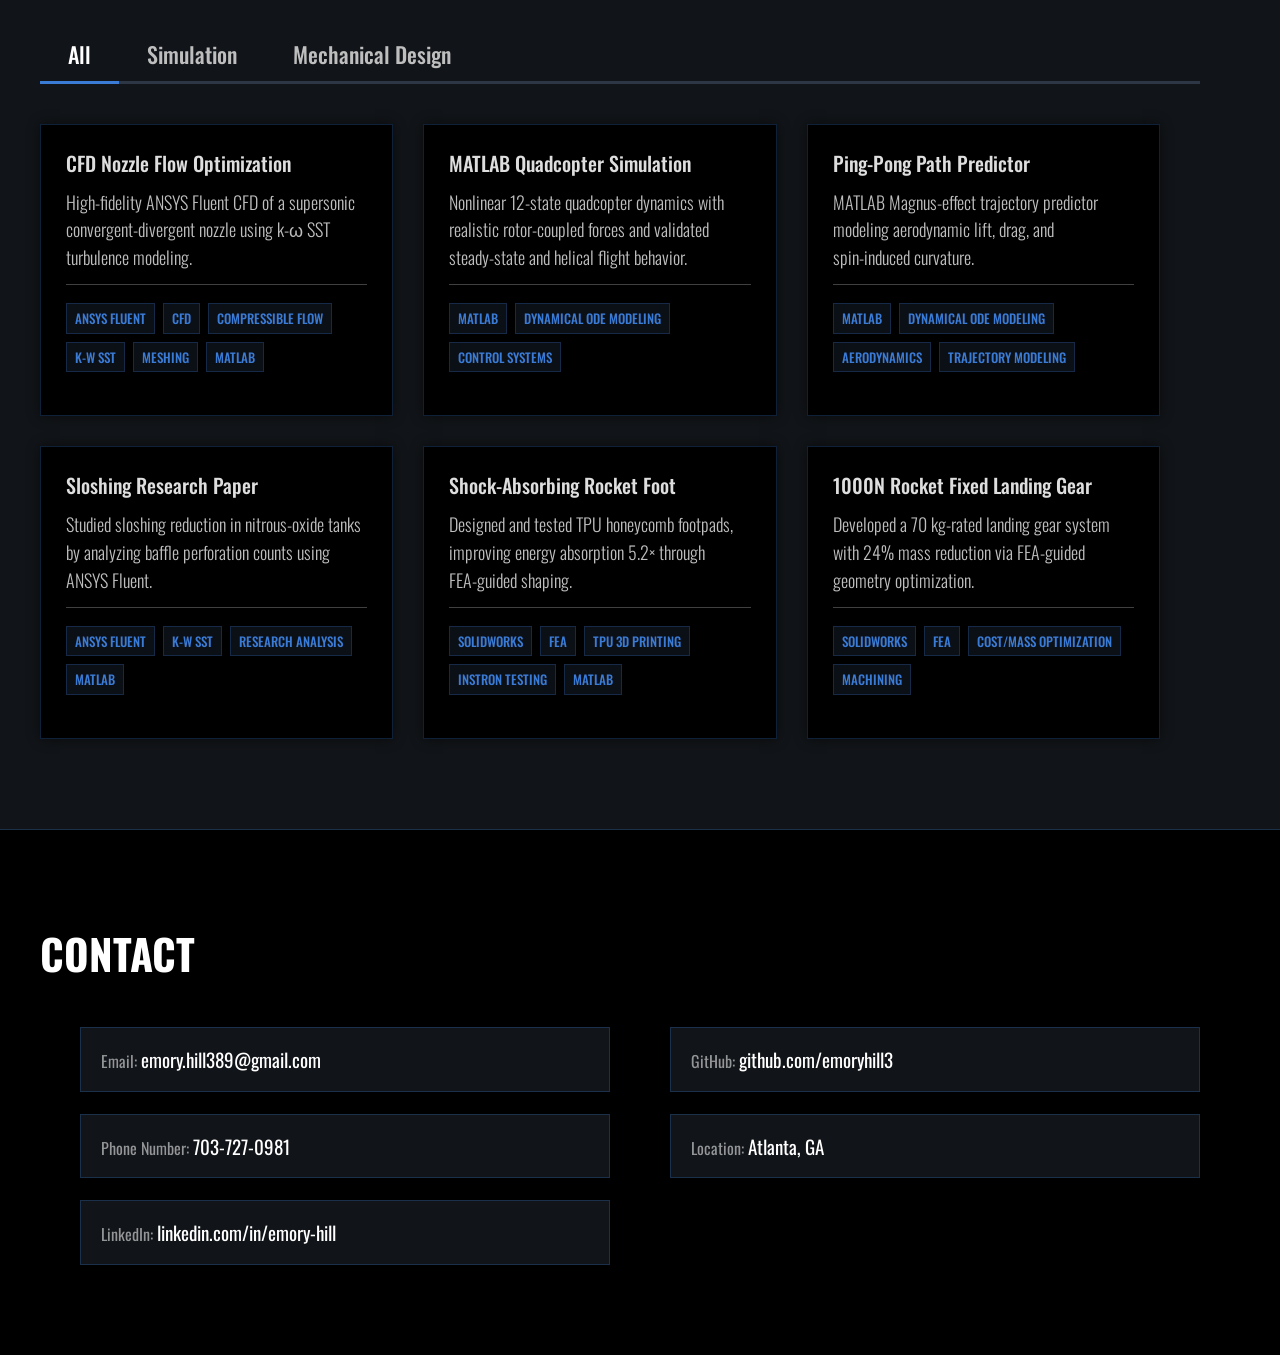
==== commit aaea657e: "update" ====
--- a/index.html
+++ b/index.html
@@ -144,8 +144,21 @@
       <div class="experience-bar"></div>
 
       <div class="experience-item">
-        <p class="experience-date">MAY 2026 – AUG 2026</p>
-        <p class="experience-role">Aerospace Manufacturing Intern – Fabritek Aerospace Manufacturing (AS9100)</p>
+        <p class="experience-date">AUGUST 2026 - PRESENT</p>
+        <p class="experience-role">Undergraduate Researcher - Ben T. Zinn Combustion Lab</p>
+        <p class="experience-tools">PIV · High-Pressure Combustion</p>
+        <p class="experience-description">
+          Modifying a high-pressure combustion vessel to integrate PIV diagnostics for capturing 
+          combustion acoustics in an RQL-style combustor with real front-end engine hardware. 
+          Supporting experimental setup, instrumentation, reacting-flow testing, and data analysis 
+          for engine-relevant combustion research.
+        </p>
+      </div>
+
+
+      <div class="experience-item">
+        <p class="experience-date">MAY 2026 - AUG 2026</p>
+        <p class="experience-role">Aerospace Manufacturing Intern - Fabritek Aerospace Manufacturing (AS9100)</p>
         <p class="experience-tools">SolidWorks · Autocad · CMM · Mill/Lathe/CNC</p>
         <p class="experience-description">
           Performed high‑precision inspection of aerospace components using Mitutoyo metrology 
@@ -158,7 +171,7 @@
       </div>
 
       <div class="experience-item">
-        <p class="experience-date">AUG 2024 – PRESENT</p>
+        <p class="experience-date">AUG 2024 - PRESENT</p>
         <p class="experience-role">Structures Engineer - Georgia Tech Propulsive Landers</p>
         <p class="experience-tools">SolidWorks · MATLAB · ANSYS Fluent</p>
         <p class="experience-description">
